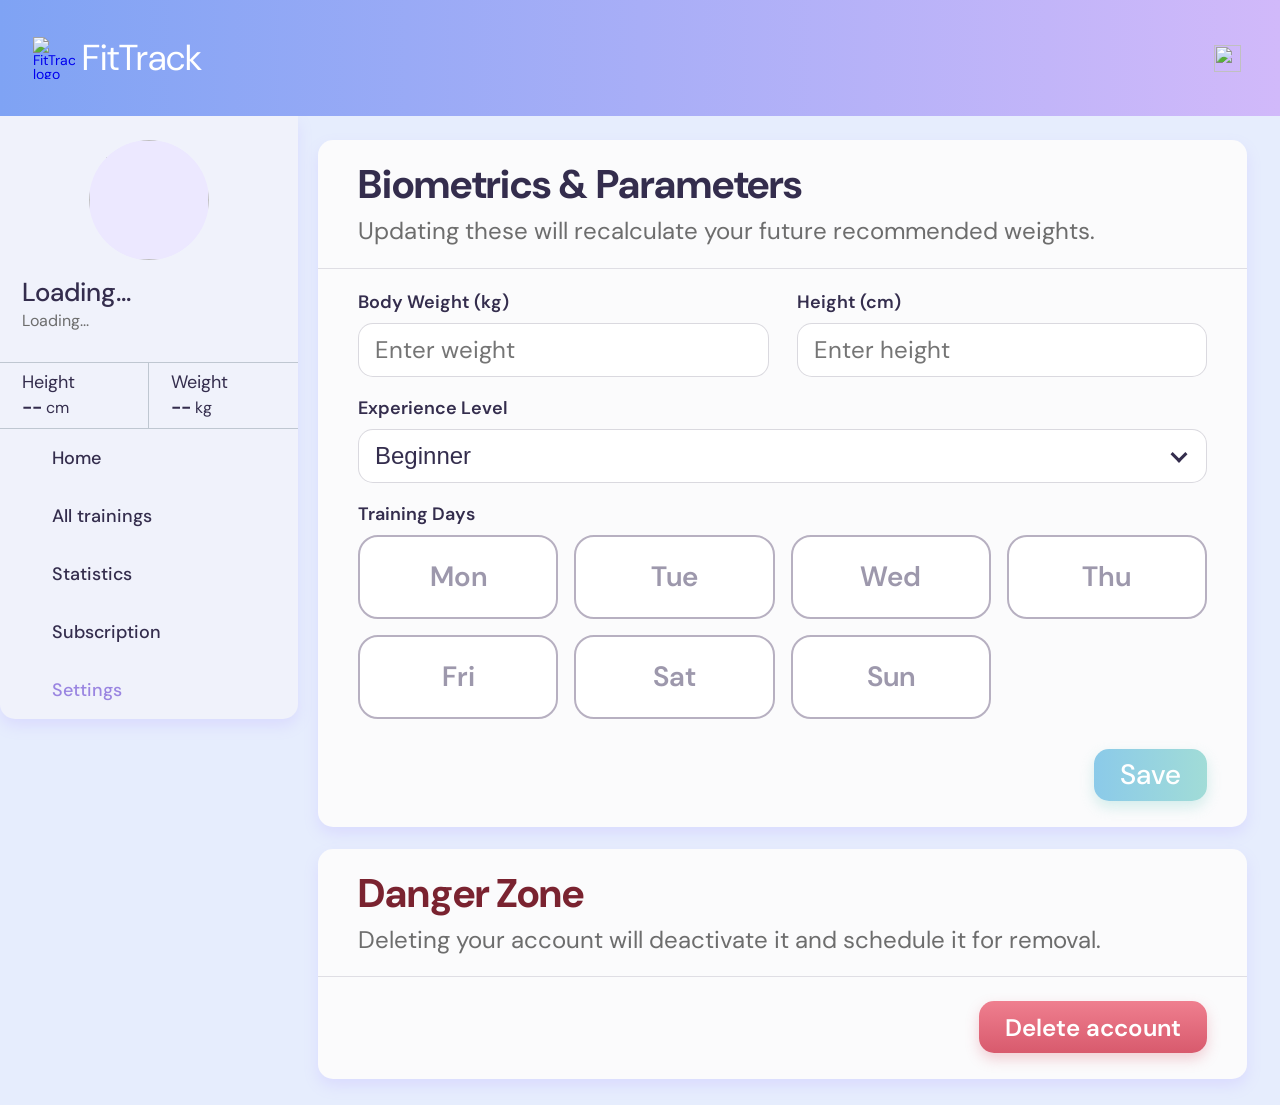
==== settings.html @ 2c0a86ab "add function changing days Add function changing days on settings page" ====
<!DOCTYPE html>
<html lang="en">

<head>
   <meta charset="UTF-8">
   <meta name="viewport" content="width=device-width, initial-scale=1.0">
   <link rel="preconnect" href="https://fonts.googleapis.com">
   <link rel="preconnect" href="https://fonts.gstatic.com" crossorigin>
   <link
      href="https://fonts.googleapis.com/css2?family=DM+Sans:ital,opsz,wght@0,9..40,100..1000;1,9..40,100..1000&family=Inter:ital,opsz,wght@0,14..32,100..900;1,14..32,100..900&family=Karla:ital,wght@0,200..800;1,200..800&family=Montserrat:ital,wght@0,100..900;1,100..900&family=Roboto:ital,wght@0,100..900;1,100..900&display=swap"
      rel="stylesheet">
   <link rel="stylesheet" href="css/app.css">
   <title>Settings</title>
</head>

<body>
   <div class="wrapper">

      <header class="header">
         <div class="header__container">

            <div class="header__logo">
               <a href="dashboard.html" class="header__logo-brand">
                  <span class="header__logo-img">
                     <img src="/img/header/logo.svg" alt="FitTrack logo">
                  </span>
                  <span class="header__logo-title">FitTrack</span>
               </a>

               <nav class="header__nav">

                  <button class="header__burger" id="burgerButton" type="button" aria-label="Open menu"
                     aria-expanded="false" aria-controls="sidebarMenu">
                     <span></span>
                     <span></span>
                     <span></span>
                  </button>

                  <a href="#" class="header__logout" id="logoutButton" aria-label="Logout">
                     <img src="/img/header/logout.svg" alt="">
                  </a>
               </nav>
            </div>

         </div>
      </header>

      <div class="sidebar-overlay" id="sidebarOverlay"></div>

      <div class="page-layout">

         <aside class="sidebar" id="sidebarMenu">

            <div class="sidebar__card">

               <div class="sidebar__profile-card">

                  <div class="profile-card__header">
                     <div class="profile-card__avatar">
                        <img id="profileAvatar" src="" alt="">
                     </div>
                  </div>

                  <div class="profile-card__info">

                     <h2 class="profile-card__name" id="profileName">
                        Loading...
                     </h2>

                     <p class="profile-card__meta" id="profileMeta">
                        Loading...
                     </p>

                  </div>

                  <div class="profile-card__stats">

                     <div class="profile-card__stat">
                        <span class="profile-card__label">Height</span>

                        <span class="profile-card__value">
                           <strong id="profileHeight">--</strong> cm
                        </span>
                     </div>

                     <div class="profile-card__stat">
                        <span class="profile-card__label">Weight</span>

                        <span class="profile-card__value">
                           <strong id="profileWeight">--</strong> kg
                        </span>
                     </div>

                  </div>

               </div>
            </div>

            <nav class="menu">

               <a href="dashboard.html" class="menu__item">
                  <span class="menu__icon">
                     <img src="/img/sidebar/Home.svg" alt="">
                  </span>
                  <span class="menu__text">Home</span>
               </a>

               <a href="workouts.html" class="menu__item">
                  <span class="menu__icon">
                     <img src="/img/sidebar/training.svg" alt="">
                  </span>
                  <span class="menu__text">All trainings</span>
               </a>

               <a href="statistics.html" class="menu__item">
                  <span class="menu__icon">
                     <img src="/img/sidebar/Statistics.svg" alt="">
                  </span>
                  <span class="menu__text">Statistics</span>
               </a>

               <a href="subscription.html" class="menu__item">
                  <span class="menu__icon">
                     <img src="/img/sidebar/Sub.svg" alt="">
                  </span>
                  <span class="menu__text">Subscription</span>
               </a>

               <a href="settings.html" class="menu__item menu__item--active">
                  <span class="menu__icon">
                     <img src="/img/sidebar/Settings.svg" alt="">
                  </span>
                  <span class="menu__text">Settings</span>
               </a>

            </nav>
         </aside>

         <main class="page-content">
            <section class="settings-page">

               <div class="settings-page__content">

                  <article class="settings-card">
                     <div class="settings-card__header">
                        <h1 class="settings-card__title">Biometrics & Parameters</h1>
                        <p class="settings-card__subtitle">
                           Updating these will recalculate your future recommended weights.
                        </p>
                     </div>

                     <form class="settings-form" id="biometricsForm">
                        <div class="settings-form__row settings-form__row--half">
                           <div class="settings-form__field">
                              <label class="settings-form__label" for="bodyWeight">Body Weight (kg)</label>
                              <input class="settings-form__input" id="bodyWeight" type="number" step="0.1" min="0"
                                 placeholder="Enter weight">
                           </div>

                           <div class="settings-form__field">
                              <label class="settings-form__label" for="bodyHeight">Height (cm)</label>
                              <input class="settings-form__input" id="bodyHeight" type="number" step="1" min="0"
                                 placeholder="Enter height">
                           </div>
                        </div>

                        <div class="settings-form__row">
                           <div class="settings-form__field">
                              <label class="settings-form__label" for="experienceLevel">Experience Level</label>
                              <div class="settings-form__select-wrap">
                                 <select class="settings-form__select" id="experienceLevel">
                                    <option value="Beginner">Beginner</option>
                                    <option value="Intermediate">Intermediate</option>
                                    <option value="Advanced">Advanced</option>
                                 </select>
                              </div>
                           </div>
                        </div>
                        <div class="settings-form__row">
                           <div class="settings-form__field">
                              <label class="settings-form__label">Training Days</label>

                              <div class="settings-days" id="trainingDaysGroup">
                                 <label class="settings-days__item">
                                    <input class="settings-days__input" type="checkbox" name="trainingDays"
                                       value="Monday">
                                    <span class="settings-days__box">Mon</span>
                                 </label>

                                 <label class="settings-days__item">
                                    <input class="settings-days__input" type="checkbox" name="trainingDays"
                                       value="Tuesday">
                                    <span class="settings-days__box">Tue</span>
                                 </label>

                                 <label class="settings-days__item">
                                    <input class="settings-days__input" type="checkbox" name="trainingDays"
                                       value="Wednesday">
                                    <span class="settings-days__box">Wed</span>
                                 </label>

                                 <label class="settings-days__item">
                                    <input class="settings-days__input" type="checkbox" name="trainingDays"
                                       value="Thursday">
                                    <span class="settings-days__box">Thu</span>
                                 </label>

                                 <label class="settings-days__item">
                                    <input class="settings-days__input" type="checkbox" name="trainingDays"
                                       value="Friday">
                                    <span class="settings-days__box">Fri</span>
                                 </label>

                                 <label class="settings-days__item">
                                    <input class="settings-days__input" type="checkbox" name="trainingDays"
                                       value="Saturday">
                                    <span class="settings-days__box">Sat</span>
                                 </label>

                                 <label class="settings-days__item">
                                    <input class="settings-days__input" type="checkbox" name="trainingDays"
                                       value="Sunday">
                                    <span class="settings-days__box">Sun</span>
                                 </label>
                              </div>
                           </div>
                        </div>

                        <div class="settings-form__actions">
                           <button class="settings-form__button" id="saveBiometricsButton" type="submit">
                              Save
                           </button>
                        </div>
                     </form>
                  </article>

                  <article class="settings-card settings-card--danger">
                     <div class="settings-card__header">
                        <h2 class="settings-card__title">Danger Zone</h2>
                        <p class="settings-card__subtitle">
                           Deleting your account will deactivate it and schedule it for removal.
                        </p>
                     </div>

                     <div class="settings-danger">
                        <button class="settings-danger__button" id="deleteAccountButton" type="button">
                           Delete account
                        </button>
                     </div>
                  </article>

               </div>

            </section>
         </main>
      </div>

   </div>

   <script src="./js/config/config.js"></script>
   <script src="./js/config/api.js"></script>
   <script src="./js/auth/auth-guard.js"></script>
   <script src="./js/sidebar.js"></script>
   <script src="./js/settings.js"></script>
   <script src="./js/auth/logout.js"></script>
   <script src="./js/burger-menu.js"></script>
</body>

</html>
---- css/app.css ----
@charset "UTF-8";
* {
  padding: 0;
  margin: 0;
  border: 0;
}

*,
*:before,
*:after {
  -webkit-box-sizing: border-box;
  box-sizing: border-box;
}

nav,
footer,
header,
aside {
  display: block;
}

html,
body {
  height: 100%;
  width: 100%;
  font-size: 100%;
  line-height: 1;
  font-size: 14px;
  -ms-text-size-adjust: 100%;
  -moz-text-size-adjust: 100%;
  -webkit-text-size-adjust: 100%;
}

input,
button,
textarea {
  font-family: inherit;
}

button {
  cursor: pointer;
}

button::-moz-focus-inner {
  padding: 0;
  border: 0;
}

a,
a:visited {
  text-decoration: none;
}

a:hover {
  text-decoration: none;
}

ul li {
  list-style: none;
}

img {
  vertical-align: top;
}

h1,
h2,
h3,
h4,
h5,
h6 {
  font-size: inherit;
  font-weight: inherit;
}

body {
  font-family: "DM Sans", sans-serif;
}

.wrapper {
  min-height: 100%;
  overflow: hidden;
  display: -webkit-box;
  display: -ms-flexbox;
  display: flex;
  -webkit-box-orient: vertical;
  -webkit-box-direction: normal;
      -ms-flex-direction: column;
          flex-direction: column;
  background-color: #E6EDFD;
}

.header {
  background: -webkit-gradient(linear, left top, right top, from(#7FA3F4), to(#D1B9FA));
  background: linear-gradient(90deg, #7FA3F4 0%, #D1B9FA 100%);
  position: relative;
  z-index: 30;
}
.header__container {
  width: 100%;
  padding: 0 33px;
}
.header__logo {
  min-height: 116px;
  display: -webkit-box;
  display: -ms-flexbox;
  display: flex;
  -webkit-box-align: center;
      -ms-flex-align: center;
          align-items: center;
  -webkit-box-pack: justify;
      -ms-flex-pack: justify;
          justify-content: space-between;
}
.header__logo-brand {
  display: -webkit-inline-box;
  display: -ms-inline-flexbox;
  display: inline-flex;
  -webkit-box-align: center;
      -ms-flex-align: center;
          align-items: center;
  gap: 7px;
  text-decoration: none;
}
.header__logo-img img {
  width: 42px;
  height: 42px;
  -o-object-fit: contain;
     object-fit: contain;
  display: block;
}
.header__logo-title {
  font-size: 36px;
  color: white;
}
.header__nav {
  display: -webkit-box;
  display: -ms-flexbox;
  display: flex;
  -webkit-box-align: center;
      -ms-flex-align: center;
          align-items: center;
  gap: 14px;
}
.header__burger {
  display: none;
  width: 40px;
  height: 40px;
  padding: 0;
  border: none;
  background: transparent;
  border-radius: 10px;
  -webkit-box-align: center;
      -ms-flex-align: center;
          align-items: center;
  -webkit-box-pack: center;
      -ms-flex-pack: center;
          justify-content: center;
  -webkit-box-orient: vertical;
  -webkit-box-direction: normal;
      -ms-flex-direction: column;
          flex-direction: column;
  gap: 5px;
  -webkit-transition: background-color 0.2s ease;
  transition: background-color 0.2s ease;
}
.header__burger span {
  display: block;
  width: 28px;
  height: 3px;
  border-radius: 15px;
  background-color: #fff;
  -webkit-transition: opacity 0.2s ease, -webkit-transform 0.2s ease;
  transition: opacity 0.2s ease, -webkit-transform 0.2s ease;
  transition: transform 0.2s ease, opacity 0.2s ease;
  transition: transform 0.2s ease, opacity 0.2s ease, -webkit-transform 0.2s ease;
}
.header__burger:hover {
  background-color: rgba(20, 54, 75, 0.06);
}
.header__burger.is-active span:nth-child(1) {
  -webkit-transform: translateY(8px) rotate(45deg);
          transform: translateY(8px) rotate(45deg);
}
.header__burger.is-active span:nth-child(2) {
  opacity: 0;
}
.header__burger.is-active span:nth-child(3) {
  -webkit-transform: translateY(-8px) rotate(-45deg);
          transform: translateY(-8px) rotate(-45deg);
}
.header__logout {
  display: -webkit-inline-box;
  display: -ms-inline-flexbox;
  display: inline-flex;
  -webkit-box-align: center;
      -ms-flex-align: center;
          align-items: center;
  -webkit-box-pack: center;
      -ms-flex-pack: center;
          justify-content: center;
  width: 40px;
  height: 40px;
  text-decoration: none;
  border-radius: 15px;
  -webkit-transition: background-color 0.2s ease, -webkit-transform 0.2s ease;
  transition: background-color 0.2s ease, -webkit-transform 0.2s ease;
  transition: background-color 0.2s ease, transform 0.2s ease;
  transition: background-color 0.2s ease, transform 0.2s ease, -webkit-transform 0.2s ease;
}
.header__logout img {
  width: 27px;
  height: 27px;
  -o-object-fit: contain;
     object-fit: contain;
  display: block;
}
.header__logout:hover {
  background-color: rgba(20, 54, 75, 0.06);
}
@media (max-width: 992px) {
  .header .header__container {
    padding: 0 24px;
  }
  .header .header__logo {
    min-height: 84px;
  }
  .header .header__logo-img img {
    width: 36px;
    height: 36px;
  }
  .header .header__logo-title {
    font-size: 28px;
  }
  .header .header__burger {
    display: -webkit-inline-box;
    display: -ms-inline-flexbox;
    display: inline-flex;
    width: 38px;
    height: 38px;
  }
  .header .header__burger span {
    width: 24px;
  }
  .header .header__logout {
    width: 36px;
    height: 36px;
  }
  .header .header__logout img {
    width: 22px;
    height: 22px;
  }
}
@media (max-width: 768px) {
  .header .header__container {
    padding: 0 18px;
  }
  .header .header__logo {
    min-height: 72px;
    gap: 16px;
  }
  .header .header__logo-brand {
    gap: 8px;
  }
  .header .header__logo-img img {
    width: 30px;
    height: 30px;
  }
  .header .header__logo-title {
    font-size: 24px;
  }
  .header .header__burger {
    width: 34px;
    height: 34px;
  }
  .header .header__burger span {
    width: 22px;
    height: 2.5px;
  }
  .header .header__logout {
    width: 34px;
    height: 34px;
  }
  .header .header__logout img {
    width: 20px;
    height: 20px;
  }
}

.sidebar {
  width: 100%;
  max-width: 298px;
  background-color: #F0F2FB;
  -webkit-box-shadow: 0 7px 15px rgb(218, 219, 254);
          box-shadow: 0 7px 15px rgb(218, 219, 254);
  position: relative;
  z-index: 10;
  -webkit-transition: -webkit-transform 0.3s ease;
  transition: -webkit-transform 0.3s ease;
  transition: transform 0.3s ease;
  transition: transform 0.3s ease, -webkit-transform 0.3s ease;
  border-radius: 0 0 15px 15px;
  overflow: hidden;
}
.sidebar__card {
  min-height: auto;
}

.profile-card__header {
  display: -webkit-box;
  display: -ms-flexbox;
  display: flex;
  -webkit-box-pack: center;
      -ms-flex-pack: center;
          justify-content: center;
  padding: 24px 84px 18px 84px;
}
.profile-card__avatar {
  width: 120px;
  height: 120px;
  border-radius: 50%;
  overflow: hidden;
  display: -webkit-box;
  display: -ms-flexbox;
  display: flex;
  -webkit-box-align: center;
      -ms-flex-align: center;
          align-items: center;
  -webkit-box-pack: center;
      -ms-flex-pack: center;
          justify-content: center;
  background: #ece8ff;
  -webkit-box-flex: 0;
      -ms-flex: 0 0 120px;
          flex: 0 0 120px;
}
.profile-card__avatar img {
  width: 100%;
  height: 100%;
  border-radius: 50%;
  -o-object-fit: cover;
     object-fit: cover;
  display: block;
}
.profile-card__avatar--fallback {
  background: linear-gradient(135deg, #9c86e6, #7c8df6);
}
.profile-card__info {
  padding: 0 22px 32px 22px;
}
.profile-card__name {
  margin: 0 0 4px;
  font-size: 26px;
  line-height: 1.1;
  font-weight: 500;
  color: #342D4D;
}
.profile-card__meta {
  margin: 0;
  font-size: 16px;
  line-height: 1.2;
  color: #6D6D6D;
}
.profile-card__stats {
  display: -ms-grid;
  display: grid;
  -ms-grid-columns: 1fr 1fr;
  grid-template-columns: 1fr 1fr;
  border-top: 1px solid #bfc7d1;
  border-bottom: 1px solid #bfc7d1;
}
.profile-card__stat {
  padding: 10px 22px 12px;
}
.profile-card__stat:first-child {
  border-right: 1px solid #bfc7d1;
}
.profile-card__label {
  display: block;
  padding-bottom: 7px;
  font-size: 18px;
  color: #342D4D;
}
.profile-card__value {
  font-size: 16px;
  color: #342D4D;
}
.profile-card__value strong {
  font-size: 18px;
  font-weight: 700;
}

.profile-card__avatar-fallback {
  display: -webkit-box;
  display: -ms-flexbox;
  display: flex;
  -webkit-box-align: center;
      -ms-flex-align: center;
          align-items: center;
  -webkit-box-pack: center;
      -ms-flex-pack: center;
          justify-content: center;
  width: 100%;
  height: 100%;
  font-size: 42px;
  font-weight: 700;
  color: #fff;
  text-transform: uppercase;
  line-height: 1;
}

.menu__item {
  display: -webkit-box;
  display: -ms-flexbox;
  display: flex;
  -webkit-box-align: center;
      -ms-flex-align: center;
          align-items: center;
  gap: 25px;
  min-height: 58px;
  padding-left: 27px;
  text-decoration: none;
  color: #342D4D;
  -webkit-transition: background-color 0.2s ease, opacity 0.2s ease;
  transition: background-color 0.2s ease, opacity 0.2s ease;
}
.menu__item:hover {
  background-color: rgba(20, 54, 75, 0.06);
}
.menu__item--active {
  font-weight: 600;
}
.menu__item--active img {
  -webkit-filter: brightness(0) saturate(100%) invert(61%) sepia(24%) saturate(900%) hue-rotate(212deg);
          filter: brightness(0) saturate(100%) invert(61%) sepia(24%) saturate(900%) hue-rotate(212deg);
}
.menu__item--active .menu__text {
  color: #9A85E1;
}
.menu__icon {
  max-width: 38px;
  display: -webkit-box;
  display: -ms-flexbox;
  display: flex;
  -webkit-box-align: center;
      -ms-flex-align: center;
          align-items: center;
  -webkit-box-pack: center;
      -ms-flex-pack: center;
          justify-content: center;
  -ms-flex-negative: 0;
      flex-shrink: 0;
}
.menu__icon img {
  max-width: 32px;
  max-height: 32px;
  -o-object-fit: contain;
     object-fit: contain;
}
.menu__text {
  font-size: 18px;
  font-weight: 500;
}

.sidebar-overlay {
  position: fixed;
  inset: 0;
  background-color: rgba(52, 45, 77, 0.32);
  opacity: 0;
  visibility: hidden;
  pointer-events: none;
  -webkit-transition: opacity 0.25s ease, visibility 0.25s ease;
  transition: opacity 0.25s ease, visibility 0.25s ease;
  z-index: 19;
}

.sidebar-overlay.is-open {
  opacity: 1;
  visibility: visible;
  pointer-events: auto;
}

@media (max-width: 992px) {
  .sidebar {
    position: fixed;
    top: 84px;
    left: 0;
    width: 298px;
    max-width: 86vw;
    height: calc(100vh - 84px);
    overflow-y: auto;
    -webkit-transform: translateX(-100%);
            transform: translateX(-100%);
    z-index: 20;
    display: -webkit-box;
    display: -ms-flexbox;
    display: flex;
    -webkit-box-orient: vertical;
    -webkit-box-direction: normal;
        -ms-flex-direction: column;
            flex-direction: column;
    border-radius: 0 0 15px 15px;
  }
  .sidebar.is-open {
    -webkit-transform: translateX(0);
            transform: translateX(0);
  }
  .sidebar__card {
    min-height: auto;
    -webkit-box-flex: 0;
        -ms-flex: 0 0 auto;
            flex: 0 0 auto;
  }
  .profile-card__header {
    padding: 18px 40px 14px;
  }
  .profile-card__avatar {
    width: 96px;
    height: 96px;
    -webkit-box-flex: 0;
        -ms-flex: 0 0 96px;
            flex: 0 0 96px;
  }
  .profile-card__avatar img {
    width: 100%;
    height: 100%;
  }
  .profile-card__info {
    padding: 0 18px 20px 18px;
  }
  .profile-card__name {
    font-size: 22px;
  }
  .profile-card__meta {
    font-size: 14px;
  }
  .profile-card__stat {
    padding: 8px 18px 10px;
  }
  .profile-card__label {
    font-size: 16px;
  }
  .profile-card__value {
    font-size: 14px;
  }
  .profile-card__value strong {
    font-size: 16px;
  }
  .menu {
    padding-top: 8px;
  }
  .menu__item {
    min-height: 52px;
    gap: 18px;
    padding-left: 20px;
  }
  .menu__icon {
    max-width: 32px;
  }
  .menu__icon img {
    max-width: 26px;
    max-height: 26px;
  }
  .menu__text {
    font-size: 16px;
  }
}
@media (max-width: 768px) {
  .sidebar {
    top: 72px;
    width: 280px;
    max-width: 88vw;
    height: calc(100vh - 72px);
  }
  .profile-card__header {
    padding: 16px 30px 12px;
  }
  .profile-card__avatar {
    width: 88px;
    height: 88px;
    -webkit-box-flex: 0;
        -ms-flex: 0 0 88px;
            flex: 0 0 88px;
  }
  .profile-card__avatar img {
    width: 100%;
    height: 100%;
  }
  .profile-card__info {
    padding: 0 16px 18px 16px;
  }
  .profile-card__name {
    font-size: 20px;
  }
  .profile-card__meta {
    font-size: 13px;
  }
  .profile-card__stats {
    -ms-grid-columns: 1fr 1fr;
    grid-template-columns: 1fr 1fr;
  }
  .profile-card__stat {
    padding: 8px 16px;
  }
  .profile-card__label {
    font-size: 15px;
    padding-bottom: 5px;
  }
  .profile-card__value {
    font-size: 13px;
  }
  .profile-card__value strong {
    font-size: 15px;
  }
  .menu {
    padding-top: 6px;
  }
  .menu__item {
    min-height: 48px;
    gap: 16px;
    padding-left: 18px;
  }
  .menu__text {
    font-size: 15px;
  }
}
.page-layout {
  display: -webkit-box;
  display: -ms-flexbox;
  display: flex;
  -webkit-box-align: start;
      -ms-flex-align: start;
          align-items: flex-start;
  width: 100%;
  position: relative;
}

.training-day {
  background: #fff;
  border-radius: 15px;
  min-height: 192px;
  padding: 16px 24px;
  display: -webkit-box;
  display: -ms-flexbox;
  display: flex;
  -webkit-box-orient: vertical;
  -webkit-box-direction: normal;
      -ms-flex-direction: column;
          flex-direction: column;
  -webkit-box-align: center;
      -ms-flex-align: center;
          align-items: center;
  -webkit-box-pack: justify;
      -ms-flex-pack: justify;
          justify-content: space-between;
  -webkit-box-shadow: 0 7px 15px rgb(218, 219, 254);
          box-shadow: 0 7px 15px rgb(218, 219, 254);
  min-width: 0;
}
.training-day__dot {
  width: 12px;
  height: 12px;
  border-radius: 50%;
  background: #c7c7c7;
  display: block;
  margin: 0 auto;
  -webkit-box-flex: 0;
      -ms-flex: 0 0 auto;
          flex: 0 0 auto;
}
.training-day__dot--done {
  background: #7ac286;
}
.training-day__change {
  display: -webkit-inline-box;
  display: -ms-inline-flexbox;
  display: inline-flex;
  -webkit-box-align: center;
      -ms-flex-align: center;
          align-items: center;
  -webkit-box-pack: center;
      -ms-flex-pack: center;
          justify-content: center;
  min-height: 24px;
  padding: 4px 10px;
  border-radius: 15px;
  background: #89C4ED;
  color: #342D4D;
  font-size: 16px;
  font-weight: 600;
  text-decoration: none;
  cursor: pointer;
  -webkit-transition: opacity 0.2s ease;
  transition: opacity 0.2s ease;
  white-space: nowrap;
}
.training-day__change:hover {
  opacity: 0.9;
}
.training-day--active {
  background: #dce8ff;
  border: 1px solid #91BFFF;
}
.training-day__weekday {
  font-size: 26px;
  font-weight: 500;
  color: #6D6D6D;
  text-align: center;
}
.training-day__date {
  font-size: 40px;
  font-weight: 700;
  color: #342D4D;
  text-align: center;
}
.training-day__type {
  font-size: 20px;
  font-weight: 600;
  color: #6D6D6D;
  text-align: center;
  line-height: 1.2;
}
.training-day__status {
  width: 12px;
  height: 12px;
  border-radius: 50%;
  background: #c7c7c7;
}
.training-day__status--done {
  background: #7ac286;
}
.training-day__action {
  border: none;
  background: #89C4ED;
  color: #342D4D;
  padding: 4px 10px;
  border-radius: 15px;
  font-size: 16px;
  font-weight: 600;
  cursor: pointer;
}

@media (max-width: 1200px) {
  .training-day {
    min-height: 176px;
    min-width: 150px;
    padding: 14px 18px;
    border-radius: 15px;
  }
  .training-day__weekday {
    font-size: 22px;
  }
  .training-day__date {
    font-size: 34px;
  }
  .training-day__type {
    font-size: 18px;
  }
  .training-day__change, .training-day__action {
    font-size: 14px;
  }
}
@media (max-width: 768px) {
  .training-day {
    min-height: 156px;
    min-width: 136px;
    padding: 12px 14px;
    border-radius: 15px;
  }
  .training-day__weekday {
    font-size: 18px;
  }
  .training-day__date {
    font-size: 28px;
  }
  .training-day__type {
    font-size: 15px;
  }
  .training-day__change, .training-day__action {
    min-height: 22px;
    padding: 3px 8px;
    font-size: 12px;
    border-radius: 15px;
  }
  .training-day__dot, .training-day__status {
    width: 10px;
    height: 10px;
  }
}
.today-workout {
  background: #F0F2FB;
  border-radius: 15px;
  padding: 16px 48px;
  -webkit-box-shadow: 0 7px 15px rgb(218, 219, 254);
          box-shadow: 0 7px 15px rgb(218, 219, 254);
}
.today-workout__title {
  font-size: 38px;
  color: #342D4D;
  padding-bottom: 16px;
}
.today-workout__body {
  display: -webkit-box;
  display: -ms-flexbox;
  display: flex;
  gap: 27px;
  -webkit-box-align: stretch;
      -ms-flex-align: stretch;
          align-items: stretch;
}
.today-workout__card {
  background: #FBFAFD;
  -webkit-box-flex: 0;
      -ms-flex: 0 1 600px;
          flex: 0 1 600px;
  min-width: 360px;
  max-width: 620px;
  max-height: 192px;
  border-radius: 15px;
  padding: 24px 28px;
  -webkit-box-shadow: 0 7px 15px rgb(218, 219, 254);
          box-shadow: 0 7px 15px rgb(218, 219, 254);
  display: -webkit-box;
  display: -ms-flexbox;
  display: flex;
  -webkit-box-orient: vertical;
  -webkit-box-direction: normal;
      -ms-flex-direction: column;
          flex-direction: column;
  -webkit-box-pack: justify;
      -ms-flex-pack: justify;
          justify-content: space-between;
  -ms-flex-item-align: stretch;
      -ms-grid-row-align: stretch;
      align-self: stretch;
}
.today-workout__name {
  margin: 0 0 10px;
  font-size: 22px;
  color: #342D4D;
  line-height: 1.2;
}
.today-workout__weight {
  margin: 0;
  font-size: 16px;
  color: #6D6D6D;
  line-height: 1.35;
}
.today-workout__button {
  display: -webkit-inline-box;
  display: -ms-inline-flexbox;
  display: inline-flex;
  -webkit-box-pack: center;
      -ms-flex-pack: center;
          justify-content: center;
  -webkit-box-align: center;
      -ms-flex-align: center;
          align-items: center;
  width: 100%;
  min-height: 54px;
  margin-top: 24px;
  border-radius: 15px;
  text-decoration: none;
  color: #fff;
  font-size: 26px;
  font-weight: 600;
  background: -webkit-gradient(linear, left top, right top, from(#7FA3F4), to(#D1B9FA));
  background: linear-gradient(90deg, #7FA3F4 0%, #D1B9FA 100%);
}
.today-workout__image {
  -webkit-box-flex: 1;
      -ms-flex: 1 1 auto;
          flex: 1 1 auto;
  min-width: 0;
  max-width: 700px;
  border-radius: 15px;
  overflow: hidden;
  height: 192px;
}
.today-workout__image img {
  width: 100%;
  height: 100%;
  -o-object-fit: cover;
     object-fit: cover;
  display: block;
}

@media (max-width: 1200px) {
  .today-workout {
    padding: 16px 24px;
  }
  .today-workout__title {
    font-size: 28px;
    padding-bottom: 14px;
  }
  .today-workout__body {
    gap: 18px;
  }
  .today-workout__card {
    -webkit-box-flex: 0;
        -ms-flex: 0 1 320px;
            flex: 0 1 320px;
    min-width: 300px;
    max-width: 320px;
    min-height: 180px;
    padding: 20px;
  }
  .today-workout__name {
    font-size: 20px;
  }
  .today-workout__weight {
    font-size: 15px;
  }
  .today-workout__button {
    min-height: 48px;
    margin-top: 18px;
    font-size: 22px;
  }
  .today-workout__image {
    height: 180px;
  }
}
@media (max-width: 768px) {
  .today-workout {
    padding: 14px 16px;
    border-radius: 15px;
  }
  .today-workout__title {
    font-size: 24px;
    padding-bottom: 12px;
  }
  .today-workout__body {
    -webkit-box-orient: vertical;
    -webkit-box-direction: normal;
        -ms-flex-direction: column;
            flex-direction: column;
    gap: 12px;
  }
  .today-workout__card {
    width: 100%;
    min-width: 0;
    max-width: none;
    min-height: 150px;
    padding: 14px;
    border-radius: 15px;
  }
  .today-workout__name {
    font-size: 16px;
    margin-bottom: 8px;
  }
  .today-workout__weight {
    font-size: 13px;
  }
  .today-workout__button {
    min-height: 40px;
    margin-top: 14px;
    font-size: 15px;
    border-radius: 15px;
  }
  .today-workout__image {
    height: 140px;
    border-radius: 15px;
  }
}
.progress-card {
  background: #F0F2FB;
  border-radius: 15px;
  padding: 16px 48px;
  -webkit-box-shadow: 0 7px 15px rgb(218, 219, 254);
          box-shadow: 0 7px 15px rgb(218, 219, 254);
}
.progress-card__title {
  padding-bottom: 25px;
  font-size: 38px;
  color: #342D4D;
}
.progress-card__chart {
  min-height: 290px;
  height: 290px;
  border-radius: 15px;
  background: #fff;
  display: -webkit-box;
  display: -ms-flexbox;
  display: flex;
  -webkit-box-align: stretch;
      -ms-flex-align: stretch;
          align-items: stretch;
  -webkit-box-pack: stretch;
      -ms-flex-pack: stretch;
          justify-content: stretch;
  padding: 16px 18px 12px;
  overflow: hidden;
}
.progress-card__chart canvas {
  width: 100% !important;
  height: 100% !important;
  display: block;
}
.progress-card__empty {
  width: 100%;
  height: 100%;
  display: -webkit-box;
  display: -ms-flexbox;
  display: flex;
  -webkit-box-align: center;
      -ms-flex-align: center;
          align-items: center;
  -webkit-box-pack: center;
      -ms-flex-pack: center;
          justify-content: center;
  text-align: center;
  font-size: 18px;
  color: #7b8190;
}

.sessions-card {
  background: #F0F2FB;
  height: 385px;
  border-radius: 15px;
  -webkit-box-shadow: 0 7px 15px rgb(218, 219, 254);
          box-shadow: 0 7px 15px rgb(218, 219, 254);
  padding: 32px 20px;
  min-width: 0;
  display: -webkit-box;
  display: -ms-flexbox;
  display: flex;
  -webkit-box-orient: vertical;
  -webkit-box-direction: normal;
      -ms-flex-direction: column;
          flex-direction: column;
}
.sessions-card__header {
  display: -webkit-box;
  display: -ms-flexbox;
  display: flex;
  -webkit-box-pack: justify;
      -ms-flex-pack: justify;
          justify-content: space-between;
  -webkit-box-align: center;
      -ms-flex-align: center;
          align-items: center;
  gap: 16px;
  padding-bottom: 24px;
  min-width: 0;
  -ms-flex-negative: 0;
      flex-shrink: 0;
}
.sessions-card__title {
  margin: 0;
  font-size: 38px;
  color: #342D4D;
  line-height: 1.1;
  min-width: 0;
  word-break: break-word;
}
.sessions-card__link {
  text-decoration: none;
  color: #9A85E1;
  font-size: 15px;
  font-weight: 500;
  white-space: nowrap;
  -ms-flex-negative: 0;
      flex-shrink: 0;
}
.sessions-card__list {
  display: -webkit-box;
  display: -ms-flexbox;
  display: flex;
  -webkit-box-orient: vertical;
  -webkit-box-direction: normal;
      -ms-flex-direction: column;
          flex-direction: column;
  gap: 14px;
  min-width: 0;
  -webkit-box-flex: 1;
      -ms-flex: 1 1 auto;
          flex: 1 1 auto;
  min-height: 0;
  height: auto;
  max-height: none;
  overflow-y: auto;
  overflow-x: hidden;
  padding-right: 6px;
  scrollbar-width: thin;
  scrollbar-color: #d4c2ff #f3f0ff;
}
.sessions-card__list::-webkit-scrollbar {
  width: 8px;
}
.sessions-card__list::-webkit-scrollbar-track {
  background: #f3f0ff;
  border-radius: 10px;
}
.sessions-card__list::-webkit-scrollbar-thumb {
  background: #d4c2ff;
  border-radius: 10px;
}
.sessions-card__list::-webkit-scrollbar-thumb:hover {
  background: #c7b0ff;
}

.session-item {
  background: #E6EDFD;
  border: solid #D3D3F6;
  border-radius: 15px;
  padding: 16px;
  display: -webkit-box;
  display: -ms-flexbox;
  display: flex;
  -webkit-box-pack: justify;
      -ms-flex-pack: justify;
          justify-content: space-between;
  gap: 16px;
  -webkit-box-shadow: 0 7px 15px rgb(218, 219, 254);
          box-shadow: 0 7px 15px rgb(218, 219, 254);
  min-width: 0;
  -ms-flex-negative: 0;
      flex-shrink: 0;
  min-height: 110px;
}
.session-item__title {
  margin: 0 0 8px;
  font-size: 18px;
  color: #342D4D;
  line-height: 1.2;
  word-break: break-word;
}
.session-item__date {
  margin: 0;
  font-size: 14px;
  color: #6D6D6D;
  line-height: 1.3;
  word-break: break-word;
}
.session-item__meta {
  display: -webkit-box;
  display: -ms-flexbox;
  display: flex;
  -webkit-box-orient: vertical;
  -webkit-box-direction: normal;
      -ms-flex-direction: column;
          flex-direction: column;
  -webkit-box-align: end;
      -ms-flex-align: end;
          align-items: flex-end;
  -webkit-box-pack: center;
      -ms-flex-pack: center;
          justify-content: center;
  -ms-flex-negative: 0;
      flex-shrink: 0;
}
.session-item__value {
  font-size: 20px;
  font-weight: 700;
  color: #9A85E1;
}
.session-item__label {
  font-size: 14px;
  color: #6D6D6D;
}

@media (max-width: 1200px) {
  .sessions-card {
    padding: 20px 18px;
  }
  .sessions-card__header {
    padding-bottom: 18px;
  }
  .sessions-card__title {
    font-size: 28px;
  }
  .session-item {
    padding: 14px;
  }
  .session-item__title {
    font-size: 16px;
  }
  .session-item__date, .session-item__label {
    font-size: 13px;
  }
  .session-item__value {
    font-size: 18px;
  }
}
@media (max-width: 768px) {
  .sessions-card {
    padding: 14px 16px;
    border-radius: 15px;
  }
  .sessions-card__header {
    -webkit-box-align: start;
        -ms-flex-align: start;
            align-items: flex-start;
    gap: 10px;
    padding-bottom: 12px;
  }
  .sessions-card__title {
    font-size: 20px;
    line-height: 1.15;
  }
  .sessions-card__link {
    font-size: 12px;
  }
  .session-item {
    padding: 12px;
    border-radius: 15px;
    -webkit-box-orient: vertical;
    -webkit-box-direction: normal;
        -ms-flex-direction: column;
            flex-direction: column;
    -webkit-box-align: start;
        -ms-flex-align: start;
            align-items: flex-start;
  }
  .session-item__title {
    font-size: 15px;
    margin-bottom: 6px;
  }
  .session-item__date {
    font-size: 12px;
  }
  .session-item__meta {
    -webkit-box-align: start;
        -ms-flex-align: start;
            align-items: flex-start;
  }
  .session-item__value {
    font-size: 16px;
  }
  .session-item__label {
    font-size: 12px;
  }
}
.dashboard-content {
  -webkit-box-flex: 1;
      -ms-flex: 1;
          flex: 1;
  padding: 25px;
  display: -webkit-box;
  display: -ms-flexbox;
  display: flex;
  -webkit-box-orient: vertical;
  -webkit-box-direction: normal;
      -ms-flex-direction: column;
          flex-direction: column;
  gap: 24px;
  background-color: #E6EDFD;
  min-width: 0;
}

.dashboard-hero__title {
  font-size: 46px;
  color: #342D4D;
  line-height: 1.1;
}
.dashboard-hero__subtitle {
  margin: 0;
  font-size: 40px;
  color: #6D6D6D;
  line-height: 1.1;
}

.dashboard-announcement {
  margin-bottom: 20px;
  padding: 18px 22px;
  background: #fbf7ff;
  border: 1px solid rgba(154, 133, 225, 0.25);
  border-radius: 15px;
  -webkit-box-shadow: 0 7px 15px rgb(218, 219, 254);
          box-shadow: 0 7px 15px rgb(218, 219, 254);
}
.dashboard-announcement__content {
  display: -webkit-box;
  display: -ms-flexbox;
  display: flex;
  -webkit-box-orient: vertical;
  -webkit-box-direction: normal;
      -ms-flex-direction: column;
          flex-direction: column;
  gap: 8px;
}
.dashboard-announcement__title {
  margin: 0;
  font-size: 22px;
  font-weight: 700;
  color: #342D4D;
}
.dashboard-announcement__message {
  margin: 0;
  font-size: 16px;
  line-height: 1.5;
  color: #6D6D6D;
}

.weekly-training {
  background: #F0F2FB;
  border-radius: 15px;
  padding: 22px 48px;
  -webkit-box-shadow: 0 7px 15px rgb(218, 219, 254);
          box-shadow: 0 7px 15px rgb(218, 219, 254);
  min-width: 0;
}
.weekly-training__header {
  display: -webkit-box;
  display: -ms-flexbox;
  display: flex;
  -webkit-box-pack: justify;
      -ms-flex-pack: justify;
          justify-content: space-between;
  -webkit-box-align: center;
      -ms-flex-align: center;
          align-items: center;
  gap: 16px;
  margin-bottom: 20px;
}
.weekly-training__title {
  margin: 0;
  font-size: 38px;
  color: #342D4D;
}
.weekly-training__track {
  width: 100%;
  min-width: 0;
}
.weekly-training__list {
  display: -ms-grid;
  display: grid;
  -ms-grid-columns: minmax(0, 1fr) 16px minmax(0, 1fr) 16px minmax(0, 1fr) 16px minmax(0, 1fr) 16px minmax(0, 1fr) 16px minmax(0, 1fr) 16px minmax(0, 1fr);
  grid-template-columns: repeat(7, minmax(0, 1fr));
  gap: 16px;
}

.dashboard-bottom {
  display: -ms-grid;
  display: grid;
  -ms-grid-columns: 1.1fr 20px 1fr;
  grid-template-columns: 1.1fr 1fr;
  gap: 20px;
  min-width: 0;
  -webkit-box-align: start;
      -ms-flex-align: start;
          align-items: start;
}

@media (max-width: 1200px) {
  .dashboard-content {
    padding: 20px 16px 24px 12px;
    gap: 20px;
  }
  .dashboard-hero__title {
    font-size: 28px;
  }
  .dashboard-hero__subtitle {
    font-size: 24px;
  }
  .weekly-training {
    padding: 18px 24px;
  }
  .weekly-training__header {
    margin-bottom: 16px;
  }
  .weekly-training__title {
    font-size: 28px;
  }
  .weekly-training__streak {
    font-size: 16px;
  }
  .weekly-training__track {
    overflow-x: auto;
    padding-bottom: 6px;
    margin-bottom: -6px;
  }
  .weekly-training__track::-webkit-scrollbar {
    height: 6px;
  }
  .weekly-training__track::-webkit-scrollbar-thumb {
    background: rgba(154, 133, 225, 0.45);
    border-radius: 999px;
  }
  .weekly-training__list {
    display: -webkit-box;
    display: -ms-flexbox;
    display: flex;
    gap: 14px;
    min-width: -webkit-max-content;
    min-width: -moz-max-content;
    min-width: max-content;
  }
  .dashboard-bottom {
    -ms-grid-columns: 1fr;
    grid-template-columns: 1fr;
    gap: 18px;
  }
}
@media (max-width: 768px) {
  .dashboard-content {
    padding: 18px 14px 20px;
    gap: 16px;
  }
  .dashboard-hero__title {
    font-size: 24px;
  }
  .dashboard-hero__subtitle {
    font-size: 20px;
  }
  .weekly-training {
    padding: 14px 16px;
    border-radius: 15px;
  }
  .weekly-training__header {
    -webkit-box-orient: vertical;
    -webkit-box-direction: normal;
        -ms-flex-direction: column;
            flex-direction: column;
    -webkit-box-align: start;
        -ms-flex-align: start;
            align-items: flex-start;
    gap: 10px;
    margin-bottom: 14px;
  }
  .weekly-training__title {
    font-size: 24px;
  }
  .weekly-training__streak {
    font-size: 14px;
    white-space: normal;
  }
  .weekly-training__track {
    overflow-x: auto;
    padding-bottom: 6px;
    margin-bottom: -6px;
  }
  .weekly-training__list {
    display: -webkit-box;
    display: -ms-flexbox;
    display: flex;
    gap: 12px;
    min-width: -webkit-max-content;
    min-width: -moz-max-content;
    min-width: max-content;
  }
  .dashboard-bottom {
    gap: 16px;
  }
}
.page-content {
  -webkit-box-flex: 1;
      -ms-flex: 1;
          flex: 1;
  min-width: 0;
  background-color: #E6EDFD;
}

.workouts-page {
  padding: 24px 33px 26px 20px;
  display: -webkit-box;
  display: -ms-flexbox;
  display: flex;
  width: 100%;
  -webkit-box-orient: vertical;
  -webkit-box-direction: normal;
      -ms-flex-direction: column;
          flex-direction: column;
  gap: 30px;
  background-color: #E6EDFD;
}
.workouts-page__header {
  position: relative;
  display: -webkit-box;
  display: -ms-flexbox;
  display: flex;
  -webkit-box-align: center;
      -ms-flex-align: center;
          align-items: center;
  -webkit-box-pack: justify;
      -ms-flex-pack: justify;
          justify-content: space-between;
  gap: 16px;
}
.workouts-page__title {
  margin: 0;
  font-size: 46px;
  font-weight: 600;
  color: #342D4D;
}
.workouts-page__filter {
  width: 40px;
  height: 40px;
  -webkit-box-flex: 0;
      -ms-flex: 0 0 auto;
          flex: 0 0 auto;
  display: -webkit-inline-box;
  display: -ms-inline-flexbox;
  display: inline-flex;
  -webkit-box-align: center;
      -ms-flex-align: center;
          align-items: center;
  -webkit-box-pack: center;
      -ms-flex-pack: center;
          justify-content: center;
  border: none;
  background: transparent;
  border-radius: 15px;
  cursor: pointer;
  -webkit-transition: background-color 0.2s ease, -webkit-transform 0.2s ease;
  transition: background-color 0.2s ease, -webkit-transform 0.2s ease;
  transition: background-color 0.2s ease, transform 0.2s ease;
  transition: background-color 0.2s ease, transform 0.2s ease, -webkit-transform 0.2s ease;
  position: relative;
  z-index: 3;
}
.workouts-page__filter:hover {
  background-color: rgba(20, 54, 75, 0.06);
}
.workouts-page__filter img {
  width: 35px;
  height: 35px;
  -o-object-fit: contain;
     object-fit: contain;
  display: block;
}
.workouts-page__filters {
  position: absolute;
  top: calc(100% + 12px);
  right: 0;
  width: min(680px, 100%);
  display: none;
  z-index: 10;
}
.workouts-page__filters.is-open {
  display: block;
}

.filters-panel {
  display: -ms-grid;
  display: grid;
  -ms-grid-columns: 1fr 16px auto;
  grid-template-columns: 1fr auto;
  gap: 16px;
  -webkit-box-align: end;
      -ms-flex-align: end;
          align-items: end;
  padding: 20px;
  background: #F0F2FB;
  border-radius: 15px;
  -webkit-box-shadow: 0 7px 15px rgb(218, 219, 254);
          box-shadow: 0 7px 15px rgb(218, 219, 254);
}
.filters-panel__field {
  display: -webkit-box;
  display: -ms-flexbox;
  display: flex;
  -webkit-box-orient: vertical;
  -webkit-box-direction: normal;
      -ms-flex-direction: column;
          flex-direction: column;
  gap: 8px;
}
.filters-panel__label {
  margin: 0;
  font-size: 14px;
  font-weight: 600;
  color: #342D4D;
}
.filters-panel__select {
  width: 100%;
  height: 44px;
  padding: 0 14px;
  border: 1px solid rgba(20, 54, 75, 0.12);
  border-radius: 10px;
  background-color: #fff;
  font-size: 14px;
  color: #342D4D;
  outline: none;
}
.filters-panel__select:focus {
  border-color: rgba(20, 54, 75, 0.35);
}
.filters-panel__actions {
  display: -webkit-box;
  display: -ms-flexbox;
  display: flex;
  -webkit-box-pack: end;
      -ms-flex-pack: end;
          justify-content: flex-end;
  -webkit-box-align: end;
      -ms-flex-align: end;
          align-items: end;
}
.filters-panel__reset {
  height: 44px;
  padding: 0 18px;
  border: none;
  border-radius: 10px;
  cursor: pointer;
  background-color: #342D4D;
  color: #fff;
  font-size: 14px;
  font-weight: 600;
  -webkit-transition: opacity 0.2s ease;
  transition: opacity 0.2s ease;
  white-space: nowrap;
}
.filters-panel__reset:hover {
  opacity: 0.92;
}

.workouts-empty {
  grid-column: 1/-1;
  display: -webkit-box;
  display: -ms-flexbox;
  display: flex;
  -webkit-box-align: center;
      -ms-flex-align: center;
          align-items: center;
  -webkit-box-pack: center;
      -ms-flex-pack: center;
          justify-content: center;
  min-height: 180px;
  background: #F0F2FB;
  border-radius: 15px;
  -webkit-box-shadow: 0 7px 15px rgb(218, 219, 254);
          box-shadow: 0 7px 15px rgb(218, 219, 254);
}
.workouts-empty__text {
  margin: 0;
  font-size: 20px;
  font-weight: 600;
  color: #6D6D6D;
}

.workouts-grid {
  width: 100%;
  display: -ms-grid;
  display: grid;
  grid-template-columns: repeat(auto-fit, minmax(420px, 1fr));
  gap: 24px;
  -webkit-box-pack: center;
      -ms-flex-pack: center;
          justify-content: center;
  margin: 0 auto;
}

.workout-card {
  width: 100%;
  min-height: 407px;
  background: #F0F2FB;
  border-radius: 15px;
  overflow: hidden;
  -webkit-box-shadow: 0 7px 15px rgb(218, 219, 254);
          box-shadow: 0 7px 15px rgb(218, 219, 254);
  display: -webkit-box;
  display: -ms-flexbox;
  display: flex;
  -webkit-box-orient: vertical;
  -webkit-box-direction: normal;
      -ms-flex-direction: column;
          flex-direction: column;
}
.workout-card__image {
  width: 100%;
  height: 257px;
  background: #eef3f8;
  display: block;
  overflow: hidden;
}
.workout-card__image img {
  width: 100%;
  height: 100%;
  -o-object-fit: cover;
     object-fit: cover;
  display: block;
}
.workout-card__body {
  padding: 16px 21px 21px 32px;
  display: -webkit-box;
  display: -ms-flexbox;
  display: flex;
  -webkit-box-orient: vertical;
  -webkit-box-direction: normal;
      -ms-flex-direction: column;
          flex-direction: column;
  gap: 8px;
  -webkit-box-flex: 1;
      -ms-flex: 1 1 auto;
          flex: 1 1 auto;
}
.workout-card__title {
  margin: 0;
  font-size: 28px;
  font-weight: 700;
  color: #342D4D;
}
.workout-card__link {
  color: inherit;
  text-decoration: none;
}
.workout-card__link:hover {
  text-decoration: underline;
}
.workout-card__meta {
  margin: 0;
  font-size: 24px;
  line-height: 1.35;
  color: #342D4D;
}
.workout-card__label {
  font-weight: 700;
  color: #342D4D;
}
.workout-card__value {
  font-weight: 400;
  color: #6D6D6D;
  line-height: 1.35;
  word-break: break-word;
}

@media (max-width: 1200px) {
  .workouts-page {
    padding: 20px 16px 24px 12px;
  }
  .workouts-page__title {
    font-size: 28px;
  }
  .workouts-grid {
    grid-template-columns: repeat(auto-fit, minmax(340px, 1fr));
  }
  .workout-card__title {
    font-size: 20px;
  }
  .workout-card__meta {
    font-size: 15px;
  }
}
@media (max-width: 992px) {
  .workouts-grid {
    -ms-grid-columns: 1fr;
    grid-template-columns: 1fr;
    max-width: 536px;
  }
}
@media (max-width: 768px) {
  .workouts-page {
    padding: 18px 14px 20px;
  }
  .workouts-page__header {
    gap: 12px;
  }
  .workouts-page__title {
    font-size: 24px;
  }
  .workouts-page__filter {
    width: 38px;
    height: 38px;
  }
  .workouts-page__filter img {
    width: 22px;
    height: 22px;
  }
  .workouts-page__filters {
    width: 100%;
    left: 0;
    right: auto;
  }
  .filters-panel {
    -ms-grid-columns: 1fr;
    grid-template-columns: 1fr;
  }
  .workout-card {
    border-radius: 15px;
    min-height: auto;
  }
  .workout-card__body {
    padding: 12px 14px 14px;
  }
  .workout-card__title {
    font-size: 18px;
  }
  .workout-card__meta {
    font-size: 14px;
  }
}
.workout-details-page {
  padding: 24px 33px 26px 20px;
  display: -webkit-box;
  display: -ms-flexbox;
  display: flex;
  -webkit-box-orient: vertical;
  -webkit-box-direction: normal;
      -ms-flex-direction: column;
          flex-direction: column;
  gap: 24px;
  width: 100%;
  background-color: #E6EDFD;
}
.workout-details-page__top {
  display: -webkit-box;
  display: -ms-flexbox;
  display: flex;
  -webkit-box-align: center;
      -ms-flex-align: center;
          align-items: center;
}
.workout-details-page__back {
  display: -webkit-inline-box;
  display: -ms-inline-flexbox;
  display: inline-flex;
  -webkit-box-align: center;
      -ms-flex-align: center;
          align-items: center;
  gap: 8px;
  font-size: 16px;
  font-weight: 600;
  color: #342D4D;
  text-decoration: none;
  -webkit-transition: opacity 0.2s ease;
  transition: opacity 0.2s ease;
}
.workout-details-page__back:hover {
  opacity: 0.75;
}
.workout-details-page__content {
  width: 100%;
}
.workout-details-page__empty {
  display: -webkit-box;
  display: -ms-flexbox;
  display: flex;
  -webkit-box-align: center;
      -ms-flex-align: center;
          align-items: center;
  -webkit-box-pack: center;
      -ms-flex-pack: center;
          justify-content: center;
  min-height: 220px;
  background: #F0F2FB;
  border-radius: 15px;
  -webkit-box-shadow: 0 7px 15px rgb(218, 219, 254);
          box-shadow: 0 7px 15px rgb(218, 219, 254);
  padding: 24px;
}
.workout-details-page__empty-text {
  margin: 0;
  font-size: 20px;
  font-weight: 600;
  color: #6D6D6D;
  text-align: center;
}

.workout-details {
  display: -webkit-box;
  display: -ms-flexbox;
  display: flex;
  -webkit-box-orient: vertical;
  -webkit-box-direction: normal;
      -ms-flex-direction: column;
          flex-direction: column;
  gap: 18px;
}
.workout-details__header {
  display: -webkit-box;
  display: -ms-flexbox;
  display: flex;
  -webkit-box-orient: vertical;
  -webkit-box-direction: normal;
      -ms-flex-direction: column;
          flex-direction: column;
  gap: 8px;
  padding: 24px 28px;
  background: #F0F2FB;
  border-radius: 15px;
  -webkit-box-shadow: 0 7px 15px rgb(218, 219, 254);
          box-shadow: 0 7px 15px rgb(218, 219, 254);
}
.workout-details__header-top {
  display: -webkit-box;
  display: -ms-flexbox;
  display: flex;
  -webkit-box-align: start;
      -ms-flex-align: start;
          align-items: flex-start;
  -webkit-box-pack: justify;
      -ms-flex-pack: justify;
          justify-content: space-between;
  gap: 20px;
}
.workout-details__header-info {
  min-width: 0;
  display: -webkit-box;
  display: -ms-flexbox;
  display: flex;
  -webkit-box-orient: vertical;
  -webkit-box-direction: normal;
      -ms-flex-direction: column;
          flex-direction: column;
  gap: 8px;
}
.workout-details__header-actions {
  -webkit-box-flex: 0;
      -ms-flex: 0 0 auto;
          flex: 0 0 auto;
  display: -webkit-box;
  display: -ms-flexbox;
  display: flex;
  -webkit-box-align: center;
      -ms-flex-align: center;
          align-items: center;
  -webkit-box-pack: end;
      -ms-flex-pack: end;
          justify-content: flex-end;
}
.workout-details__title {
  margin: 0;
  font-size: 40px;
  font-weight: 700;
  color: #342D4D;
}
.workout-details__meta {
  display: -webkit-box;
  display: -ms-flexbox;
  display: flex;
  -webkit-box-orient: vertical;
  -webkit-box-direction: normal;
      -ms-flex-direction: column;
          flex-direction: column;
  gap: 8px;
}
.workout-details__meta-item {
  font-size: 18px;
  color: #6D6D6D;
  line-height: 1.4;
}
.workout-details__meta-label {
  font-weight: 700;
  color: #342D4D;
}
.workout-details__list {
  display: -webkit-box;
  display: -ms-flexbox;
  display: flex;
  -webkit-box-orient: vertical;
  -webkit-box-direction: normal;
      -ms-flex-direction: column;
          flex-direction: column;
  gap: 16px;
}
.workout-details__footer {
  display: -webkit-box;
  display: -ms-flexbox;
  display: flex;
  -webkit-box-pack: end;
      -ms-flex-pack: end;
          justify-content: flex-end;
}
.workout-details__start, .workout-details__finish {
  min-width: 220px;
  min-height: 56px;
  padding: 0 28px;
  display: -webkit-inline-box;
  display: -ms-inline-flexbox;
  display: inline-flex;
  -webkit-box-align: center;
      -ms-flex-align: center;
          align-items: center;
  -webkit-box-pack: center;
      -ms-flex-pack: center;
          justify-content: center;
  border: none;
  border-radius: 15px;
  color: #fff;
  font-size: 20px;
  font-weight: 700;
  cursor: pointer;
  text-decoration: none;
  -webkit-transition: opacity 0.2s ease, -webkit-transform 0.2s ease, -webkit-box-shadow 0.2s ease;
  transition: opacity 0.2s ease, -webkit-transform 0.2s ease, -webkit-box-shadow 0.2s ease;
  transition: transform 0.2s ease, box-shadow 0.2s ease, opacity 0.2s ease;
  transition: transform 0.2s ease, box-shadow 0.2s ease, opacity 0.2s ease, -webkit-transform 0.2s ease, -webkit-box-shadow 0.2s ease;
}
.workout-details__start {
  background: linear-gradient(135deg, #8eaef8 0%, #c5a6f6 100%);
  -webkit-box-shadow: 0 10px 24px rgba(154, 133, 225, 0.28);
          box-shadow: 0 10px 24px rgba(154, 133, 225, 0.28);
}
.workout-details__start:hover:not(:disabled) {
  -webkit-transform: translateY(-1px);
          transform: translateY(-1px);
  -webkit-box-shadow: 0 14px 28px rgba(154, 133, 225, 0.36);
          box-shadow: 0 14px 28px rgba(154, 133, 225, 0.36);
}
.workout-details__finish {
  background: linear-gradient(135deg, #7fd8c9 0%, #6fc3b5 100%);
  -webkit-box-shadow: 0 10px 24px rgba(111, 195, 181, 0.28);
          box-shadow: 0 10px 24px rgba(111, 195, 181, 0.28);
}
.workout-details__finish:hover:not(:disabled) {
  -webkit-transform: translateY(-1px);
          transform: translateY(-1px);
  -webkit-box-shadow: 0 14px 28px rgba(111, 195, 181, 0.36);
          box-shadow: 0 14px 28px rgba(111, 195, 181, 0.36);
}
.workout-details__start:disabled, .workout-details__finish:disabled {
  background: #d9dbe3;
  color: #8f93a3;
  -webkit-box-shadow: none;
          box-shadow: none;
  cursor: not-allowed;
  -webkit-transform: none;
          transform: none;
  opacity: 0.7;
}

.exercise-card {
  background: #F0F2FB;
  border: 2px solid rgba(151, 126, 255, 0.45);
  border-radius: 15px;
  overflow: hidden;
  -webkit-box-shadow: 0 7px 15px rgb(218, 219, 254);
          box-shadow: 0 7px 15px rgb(218, 219, 254);
}
.exercise-card__header {
  display: -webkit-box;
  display: -ms-flexbox;
  display: flex;
  -webkit-box-align: start;
      -ms-flex-align: start;
          align-items: flex-start;
  -webkit-box-pack: justify;
      -ms-flex-pack: justify;
          justify-content: space-between;
  gap: 16px;
  padding: 22px 22px 18px;
  background: rgba(151, 126, 255, 0.12);
  border-bottom: 1px solid rgba(151, 126, 255, 0.2);
}
.exercise-card__info {
  min-width: 0;
}
.exercise-card__title {
  margin: 0;
  font-size: 24px;
  font-weight: 700;
  color: #342D4D;
}
.exercise-card__target {
  margin: 4px 0 0;
  font-size: 16px;
  color: #6D6D6D;
}
.exercise-card__info-btn {
  width: 32px;
  height: 32px;
  -webkit-box-flex: 0;
      -ms-flex: 0 0 auto;
          flex: 0 0 auto;
  display: -webkit-inline-box;
  display: -ms-inline-flexbox;
  display: inline-flex;
  -webkit-box-align: center;
      -ms-flex-align: center;
          align-items: center;
  -webkit-box-pack: center;
      -ms-flex-pack: center;
          justify-content: center;
  border: none;
  border-radius: 50%;
  background: transparent;
  color: #342D4D;
  font-size: 18px;
  font-weight: 700;
  cursor: pointer;
  -webkit-transition: background-color 0.2s ease;
  transition: background-color 0.2s ease;
}
.exercise-card__info-btn:hover {
  background-color: rgba(20, 54, 75, 0.08);
}
.exercise-card__table {
  padding: 16px 22px 22px;
}
.exercise-card__table-head {
  display: -ms-grid;
  display: grid;
  -ms-grid-columns: 80px 16px 1fr 16px 1fr;
  grid-template-columns: 80px 1fr 1fr;
  gap: 16px;
  -webkit-box-align: center;
      -ms-flex-align: center;
          align-items: center;
  margin-bottom: 10px;
  padding: 0 4px;
}
.exercise-card__table-head span {
  font-size: 15px;
  font-weight: 700;
  color: #6D6D6D;
}
.exercise-card__table-body {
  display: -webkit-box;
  display: -ms-flexbox;
  display: flex;
  -webkit-box-orient: vertical;
  -webkit-box-direction: normal;
      -ms-flex-direction: column;
          flex-direction: column;
  gap: 12px;
}
.exercise-card__row {
  display: -ms-grid;
  display: grid;
  -ms-grid-columns: 80px 16px 1fr 16px 1fr;
  grid-template-columns: 80px 1fr 1fr;
  gap: 16px;
  -webkit-box-align: center;
      -ms-flex-align: center;
          align-items: center;
  padding: 14px 16px;
  background: rgba(151, 126, 255, 0.08);
  border-radius: 15px;
}
.exercise-card__cell {
  min-height: 44px;
  display: -webkit-box;
  display: -ms-flexbox;
  display: flex;
  -webkit-box-align: center;
      -ms-flex-align: center;
          align-items: center;
  -webkit-box-pack: center;
      -ms-flex-pack: center;
          justify-content: center;
  border-radius: 10px;
  background: #fff;
  border: 1px solid rgba(20, 54, 75, 0.08);
  font-size: 16px;
  color: #342D4D;
}
.exercise-card__cell--set {
  background: transparent;
  border: none;
  -webkit-box-pack: start;
      -ms-flex-pack: start;
          justify-content: flex-start;
  font-weight: 700;
}
.exercise-card__weight-field {
  min-height: 44px;
  display: -webkit-box;
  display: -ms-flexbox;
  display: flex;
  -webkit-box-align: center;
      -ms-flex-align: center;
          align-items: center;
  border-radius: 10px;
  background: #fff;
  border: 1px solid rgba(20, 54, 75, 0.08);
  overflow: hidden;
}
.exercise-card__weight-input {
  width: 100%;
  height: 44px;
  border: none;
  outline: none;
  padding: 0 12px;
  font-size: 16px;
  font-weight: 600;
  color: #342D4D;
  background: transparent;
  text-align: center;
}
.exercise-card__weight-input::-webkit-outer-spin-button, .exercise-card__weight-input::-webkit-inner-spin-button {
  -webkit-appearance: none;
  margin: 0;
}
.exercise-card__weight-input[type=number] {
  -moz-appearance: textfield;
  -webkit-appearance: textfield;
          appearance: textfield;
}
.exercise-card__counter {
  min-height: 44px;
  display: -ms-grid;
  display: grid;
  -ms-grid-columns: 44px 1fr 44px;
  grid-template-columns: 44px 1fr 44px;
  -webkit-box-align: center;
      -ms-flex-align: center;
          align-items: center;
  border-radius: 10px;
  background: #fff;
  border: 1px solid rgba(20, 54, 75, 0.08);
  overflow: hidden;
}
.exercise-card__counter-btn {
  width: 44px;
  height: 44px;
  border: none;
  background: transparent;
  color: #342D4D;
  font-size: 22px;
  font-weight: 700;
  cursor: pointer;
  -webkit-transition: background-color 0.2s ease;
  transition: background-color 0.2s ease;
}
.exercise-card__counter-btn:hover {
  background-color: rgba(20, 54, 75, 0.06);
}
.exercise-card__counter-value {
  display: -webkit-box;
  display: -ms-flexbox;
  display: flex;
  -webkit-box-align: center;
      -ms-flex-align: center;
          align-items: center;
  -webkit-box-pack: center;
      -ms-flex-pack: center;
          justify-content: center;
  min-width: 0;
  padding: 0 8px;
  font-size: 16px;
  font-weight: 600;
  color: #342D4D;
  text-align: center;
}

@media (max-width: 1200px) {
  .workout-details-page {
    padding: 20px 16px 24px 12px;
  }
  .workout-details__title {
    font-size: 28px;
  }
  .workout-details__meta-item {
    font-size: 16px;
  }
  .exercise-card__title {
    font-size: 20px;
  }
  .exercise-card__target {
    font-size: 14px;
  }
  .exercise-card__table-head {
    -ms-grid-columns: 64px 1fr 1fr;
    grid-template-columns: 64px 1fr 1fr;
  }
  .exercise-card__row {
    -ms-grid-columns: 64px 1fr 1fr;
    grid-template-columns: 64px 1fr 1fr;
  }
}
@media (max-width: 768px) {
  .workout-details-page {
    padding: 18px 14px 20px;
  }
  .workout-details-page__back {
    font-size: 14px;
  }
  .workout-details-page__empty {
    min-height: 160px;
    padding: 18px;
  }
  .workout-details-page__empty-text {
    font-size: 16px;
  }
  .workout-details__header {
    padding: 18px 16px;
  }
  .workout-details__header-top {
    -webkit-box-orient: vertical;
    -webkit-box-direction: normal;
        -ms-flex-direction: column;
            flex-direction: column;
    -webkit-box-align: stretch;
        -ms-flex-align: stretch;
            align-items: stretch;
  }
  .workout-details__title {
    font-size: 24px;
  }
  .workout-details__meta-item {
    font-size: 14px;
  }
  .workout-details__footer {
    -webkit-box-pack: stretch;
        -ms-flex-pack: stretch;
            justify-content: stretch;
  }
  .workout-details__start, .workout-details__finish {
    width: 100%;
  }
  .exercise-card {
    border-radius: 15px;
  }
  .exercise-card__header {
    padding: 16px 16px 14px;
  }
  .exercise-card__title {
    font-size: 18px;
  }
  .exercise-card__target {
    font-size: 13px;
  }
  .exercise-card__table {
    padding: 14px 16px 16px;
  }
  .exercise-card__table-head {
    -ms-grid-columns: 52px 10px 1fr 10px 1fr;
    grid-template-columns: 52px 1fr 1fr;
    gap: 10px;
  }
  .exercise-card__table-head span {
    font-size: 12px;
  }
  .exercise-card__row {
    -ms-grid-columns: 52px 10px 1fr 10px 1fr;
    grid-template-columns: 52px 1fr 1fr;
    gap: 10px;
    padding: 10px 12px;
  }
  .exercise-card__cell {
    min-height: 38px;
    font-size: 14px;
  }
  .exercise-card__weight-field {
    min-height: 38px;
  }
  .exercise-card__weight-input {
    height: 38px;
    font-size: 14px;
    padding: 0 8px;
  }
  .exercise-card__counter {
    min-height: 38px;
    -ms-grid-columns: 38px 1fr 38px;
    grid-template-columns: 38px 1fr 38px;
  }
  .exercise-card__counter-btn {
    width: 38px;
    height: 38px;
    font-size: 18px;
  }
  .exercise-card__counter-value {
    font-size: 14px;
  }
}
.admin-page {
  -webkit-box-flex: 1;
      -ms-flex: 1;
          flex: 1;
  background-color: #E6EDFD;
}
.admin-page__container {
  padding: 54px 22px 36px;
  display: -webkit-box;
  display: -ms-flexbox;
  display: flex;
  -webkit-box-orient: vertical;
  -webkit-box-direction: normal;
      -ms-flex-direction: column;
          flex-direction: column;
  gap: 54px;
}
.admin-page__title {
  margin: 0 0 26px;
  font-size: 40px;
  font-weight: 700;
  color: #342D4D;
}

.header__announcement {
  display: -webkit-inline-box;
  display: -ms-inline-flexbox;
  display: inline-flex;
  -webkit-box-align: center;
      -ms-flex-align: center;
          align-items: center;
  -webkit-box-pack: center;
      -ms-flex-pack: center;
          justify-content: center;
  min-height: 42px;
  padding: 0 31px;
  border-radius: 15px;
  background: #fff;
  color: #ccb3f9;
  font-size: 22px;
  font-weight: 700;
  -webkit-transition: opacity 0.2s ease;
  transition: opacity 0.2s ease;
  cursor: pointer;
}
.header__announcement:hover {
  opacity: 0.9;
}
.header__announcement[aria-disabled=true] {
  opacity: 0.65;
  pointer-events: none;
}

.admin-overview__grid {
  display: -ms-grid;
  display: grid;
  -ms-grid-columns: minmax(0, 1fr) 14px minmax(0, 1fr) 14px minmax(0, 1fr) 14px minmax(0, 1fr);
  grid-template-columns: repeat(4, minmax(0, 1fr));
  gap: 14px;
}

.admin-stat-card {
  min-height: 100px;
  padding: 18px 20px;
  background: #fbfbfc;
  border-radius: 15px;
  -webkit-box-shadow: 0 7px 15px rgb(218, 219, 254);
          box-shadow: 0 7px 15px rgb(218, 219, 254);
  display: -webkit-box;
  display: -ms-flexbox;
  display: flex;
  -webkit-box-orient: vertical;
  -webkit-box-direction: normal;
      -ms-flex-direction: column;
          flex-direction: column;
  -webkit-box-align: center;
      -ms-flex-align: center;
          align-items: center;
  -webkit-box-pack: center;
      -ms-flex-pack: center;
          justify-content: center;
  text-align: center;
}
.admin-stat-card__label {
  margin: 0 0 10px;
  font-size: 20px;
  font-weight: 500;
  color: #342D4D;
}
.admin-stat-card__value {
  margin: 0;
  font-size: 42px;
  line-height: 1;
  font-weight: 700;
  color: #342D4D;
}
.admin-stat-card__text {
  margin: 0;
  font-size: 22px;
  line-height: 1.2;
  font-weight: 600;
  color: #342D4D;
}

.admin-section {
  display: -webkit-box;
  display: -ms-flexbox;
  display: flex;
  -webkit-box-orient: vertical;
  -webkit-box-direction: normal;
      -ms-flex-direction: column;
          flex-direction: column;
  gap: 20px;
}
.admin-section__header {
  display: -webkit-box;
  display: -ms-flexbox;
  display: flex;
  -webkit-box-align: center;
      -ms-flex-align: center;
          align-items: center;
  -webkit-box-pack: justify;
      -ms-flex-pack: justify;
          justify-content: space-between;
  gap: 16px;
}
.admin-section__title {
  margin: 0;
  font-size: 34px;
  font-weight: 700;
  color: #342D4D;
}

.admin-table-card {
  overflow: hidden;
  border-radius: 15px;
  background: #fbfbfc;
  -webkit-box-shadow: 0 7px 15px rgb(218, 219, 254);
          box-shadow: 0 7px 15px rgb(218, 219, 254);
}

.admin-table {
  width: 100%;
  border-collapse: collapse;
}
.admin-table__head {
  background: #d8d2f7;
}
.admin-table__head th {
  padding: 12px 18px;
  text-align: left;
  font-size: 18px;
  font-weight: 700;
  color: #342D4D;
}
.admin-table__head th:last-child {
  text-align: right;
}
.admin-table__body tr {
  border-bottom: 1px solid #d9d3f7;
}
.admin-table__body tr:last-child {
  border-bottom: none;
}
.admin-table__body td {
  padding: 16px 18px;
  font-size: 16px;
  font-weight: 500;
  color: #342D4D;
  vertical-align: middle;
}
.admin-table__body td:last-child {
  text-align: right;
}
.admin-table__actions {
  display: -webkit-inline-box;
  display: -ms-inline-flexbox;
  display: inline-flex;
  -webkit-box-align: center;
      -ms-flex-align: center;
          align-items: center;
  -webkit-box-pack: end;
      -ms-flex-pack: end;
          justify-content: flex-end;
  gap: 14px;
  -ms-flex-wrap: wrap;
      flex-wrap: wrap;
}

.admin-badge {
  display: -webkit-inline-box;
  display: -ms-inline-flexbox;
  display: inline-flex;
  -webkit-box-align: center;
      -ms-flex-align: center;
          align-items: center;
  -webkit-box-pack: center;
      -ms-flex-pack: center;
          justify-content: center;
  min-height: 28px;
  padding: 4px 12px;
  border-radius: 15px;
  font-size: 14px;
  font-weight: 600;
}
.admin-badge--admin {
  background: #d7d1f8;
  color: #8f81dc;
}
.admin-badge--pro {
  background: #b8f2ea;
  color: #24bdb0;
}
.admin-badge--free {
  background: #d2d2db;
  color: #706d7f;
}

.admin-action {
  border: none;
  background: transparent;
  padding: 0;
  font-size: 14px;
  font-weight: 500;
  color: #9a98aa;
  -webkit-transition: opacity 0.2s ease;
  transition: opacity 0.2s ease;
  cursor: pointer;
}
.admin-action:hover {
  opacity: 0.7;
}
.admin-action:disabled {
  opacity: 0.5;
  cursor: not-allowed;
}
.admin-action--muted {
  color: #c2bfca;
  font-style: italic;
  cursor: default;
}
.admin-action--muted:hover {
  opacity: 1;
}
.admin-action--restore {
  color: #5abf73;
  font-weight: 600;
}
.admin-action--delete {
  color: #ef4136;
  font-weight: 500;
}

.admin-date {
  font-size: 16px;
  font-weight: 500;
  color: #342D4D;
}
.admin-date--deleted {
  color: #ef4136;
}

.admin-logs {
  background: #fbfbfc;
  border-radius: 15px;
  -webkit-box-shadow: 0 7px 15px rgb(218, 219, 254);
          box-shadow: 0 7px 15px rgb(218, 219, 254);
  padding: 20px 26px;
  display: -webkit-box;
  display: -ms-flexbox;
  display: flex;
  -webkit-box-orient: vertical;
  -webkit-box-direction: normal;
      -ms-flex-direction: column;
          flex-direction: column;
  gap: 28px;
}

.admin-log-item {
  display: -webkit-box;
  display: -ms-flexbox;
  display: flex;
  -webkit-box-align: start;
      -ms-flex-align: start;
          align-items: flex-start;
  gap: 16px;
}
.admin-log-item__icon {
  width: 50px;
  height: 50px;
  -webkit-box-flex: 0;
      -ms-flex: 0 0 50px;
          flex: 0 0 50px;
  border-radius: 50%;
  background: #9d98ac;
  display: -webkit-box;
  display: -ms-flexbox;
  display: flex;
  -webkit-box-align: center;
      -ms-flex-align: center;
          align-items: center;
  -webkit-box-pack: center;
      -ms-flex-pack: center;
          justify-content: center;
}
.admin-log-item__icon span {
  font-size: 18px;
  font-weight: 700;
  color: #fff;
}
.admin-log-item__content {
  min-width: 0;
  display: -webkit-box;
  display: -ms-flexbox;
  display: flex;
  -webkit-box-orient: vertical;
  -webkit-box-direction: normal;
      -ms-flex-direction: column;
          flex-direction: column;
  gap: 6px;
  padding-top: 4px;
}
.admin-log-item__text {
  margin: 0;
  font-size: 17px;
  line-height: 1.3;
  color: #342D4D;
}
.admin-log-item__text strong {
  font-weight: 700;
}
.admin-log-item__tag {
  display: -webkit-inline-box;
  display: -ms-inline-flexbox;
  display: inline-flex;
  -webkit-box-align: center;
      -ms-flex-align: center;
          align-items: center;
  min-height: 24px;
  padding: 3px 8px;
  border-radius: 5px;
  background: #78728d;
  font-size: 14px;
  line-height: 1;
  color: #fff;
}
.admin-log-item__meta {
  margin: 0;
  padding: 10px 12px;
  border-radius: 10px;
  background: rgba(52, 45, 77, 0.06);
  font-family: monospace;
  font-size: 12px;
  line-height: 1.5;
  color: #a3a0ae;
  white-space: pre-wrap;
  word-break: break-word;
  overflow-x: auto;
}
.admin-log-item__time {
  margin: 0;
  font-size: 12px;
  line-height: 1.2;
  color: #8e8a9e;
}

.admin-empty-state,
.admin-error-state {
  padding: 24px;
  font-size: 16px;
  line-height: 1.5;
  color: #342D4D;
}

.admin-error-state {
  color: #ef4136;
}

@media (max-width: 1100px) {
  .admin-page__container {
    padding: 36px 16px 28px;
    gap: 40px;
  }
  .admin-page__title {
    font-size: 28px;
    margin-bottom: 20px;
  }
  .admin-overview__grid {
    -ms-grid-columns: (minmax(0, 1fr))[2];
    grid-template-columns: repeat(2, minmax(0, 1fr));
  }
  .admin-section__title {
    font-size: 28px;
  }
  .admin-stat-card__label {
    font-size: 18px;
  }
  .admin-stat-card__value {
    font-size: 34px;
  }
  .admin-stat-card__text {
    font-size: 18px;
  }
  .admin-table__head th {
    font-size: 16px;
  }
  .admin-table__body td {
    font-size: 14px;
  }
  .admin-table__actions {
    gap: 10px;
  }
}
@media (max-width: 768px) {
  .admin-page__container {
    padding: 24px 14px 20px;
    gap: 32px;
  }
  .admin-page__title {
    font-size: 24px;
    margin-bottom: 16px;
  }
  .header__announcement {
    min-height: 36px;
    padding: 0 16px;
    font-size: 14px;
    border-radius: 15px;
  }
  .admin-overview__grid {
    -ms-grid-columns: 1fr;
    grid-template-columns: 1fr;
  }
  .admin-section {
    gap: 14px;
  }
  .admin-section__title {
    font-size: 24px;
  }
  .admin-stat-card {
    min-height: 88px;
    padding: 16px;
  }
  .admin-stat-card__label {
    font-size: 16px;
  }
  .admin-stat-card__value {
    font-size: 30px;
  }
  .admin-stat-card__text {
    font-size: 16px;
  }
  .admin-table-card {
    overflow-x: auto;
  }
  .admin-table {
    min-width: 720px;
  }
  .admin-logs {
    padding: 18px 16px;
    gap: 20px;
  }
  .admin-log-item {
    gap: 12px;
  }
  .admin-log-item__icon {
    width: 42px;
    height: 42px;
    -webkit-box-flex: 0;
        -ms-flex: 0 0 42px;
            flex: 0 0 42px;
  }
  .admin-log-item__icon span {
    font-size: 16px;
  }
  .admin-log-item__text {
    font-size: 15px;
  }
  .admin-log-item__tag {
    font-size: 12px;
  }
  .admin-log-item__meta {
    font-size: 11px;
  }
}
.settings-page {
  padding: 24px 33px 26px 20px;
  width: 100%;
  background-color: #E6EDFD;
}
.settings-page__content {
  width: 100%;
  display: -webkit-box;
  display: -ms-flexbox;
  display: flex;
  -webkit-box-orient: vertical;
  -webkit-box-direction: normal;
      -ms-flex-direction: column;
          flex-direction: column;
  gap: 22px;
}

.settings-card {
  background: #fbfbfc;
  border-radius: 15px;
  -webkit-box-shadow: 0 7px 15px rgb(218, 219, 254);
          box-shadow: 0 7px 15px rgb(218, 219, 254);
  overflow: hidden;
}
.settings-card__header {
  padding: 24px 40px 20px;
  border-bottom: 1px solid rgba(52, 45, 77, 0.14);
}
.settings-card__title {
  margin: 0;
  font-size: 40px;
  font-weight: 700;
  color: #342D4D;
}
.settings-card__subtitle {
  margin: 10px 0 0;
  font-size: 24px;
  line-height: 1.4;
  color: #6D6D6D;
}
.settings-card--danger .settings-card__title {
  color: #7a2330;
}

.settings-form {
  padding: 24px 40px 26px;
  display: -webkit-box;
  display: -ms-flexbox;
  display: flex;
  -webkit-box-orient: vertical;
  -webkit-box-direction: normal;
      -ms-flex-direction: column;
          flex-direction: column;
  gap: 22px;
}
.settings-form__row {
  display: -ms-grid;
  display: grid;
  -ms-grid-columns: 1fr;
  grid-template-columns: 1fr;
  gap: 28px;
}
.settings-form__row--half {
  -ms-grid-columns: (minmax(0, 1fr))[2];
  grid-template-columns: repeat(2, minmax(0, 1fr));
}
.settings-form__field {
  display: -webkit-box;
  display: -ms-flexbox;
  display: flex;
  -webkit-box-orient: vertical;
  -webkit-box-direction: normal;
      -ms-flex-direction: column;
          flex-direction: column;
  gap: 12px;
}
.settings-form__label {
  font-size: 18px;
  font-weight: 600;
  color: #342D4D;
}
.settings-form__input, .settings-form__select {
  width: 100%;
  height: 54px;
  padding: 0 16px;
  border: 1px solid rgba(52, 45, 77, 0.18);
  border-radius: 15px;
  background: #fff;
  font-size: 24px;
  color: #342D4D;
  outline: none;
  -webkit-transition: border-color 0.2s ease, opacity 0.2s ease, -webkit-box-shadow 0.2s ease;
  transition: border-color 0.2s ease, opacity 0.2s ease, -webkit-box-shadow 0.2s ease;
  transition: border-color 0.2s ease, box-shadow 0.2s ease, opacity 0.2s ease;
  transition: border-color 0.2s ease, box-shadow 0.2s ease, opacity 0.2s ease, -webkit-box-shadow 0.2s ease;
}
.settings-form__input:focus, .settings-form__select:focus {
  border-color: #9a85e1;
  -webkit-box-shadow: 0 0 0 3px rgba(154, 133, 225, 0.12);
          box-shadow: 0 0 0 3px rgba(154, 133, 225, 0.12);
}
.settings-form__input:disabled, .settings-form__select:disabled {
  opacity: 0.7;
  cursor: not-allowed;
}
.settings-form__input::-webkit-outer-spin-button, .settings-form__input::-webkit-inner-spin-button {
  -webkit-appearance: none;
  margin: 0;
}
.settings-form__input[type=number] {
  -moz-appearance: textfield;
}
.settings-form__select-wrap {
  position: relative;
}
.settings-form__select-wrap::after {
  content: "";
  position: absolute;
  top: 50%;
  right: 22px;
  width: 12px;
  height: 12px;
  border-right: 3px solid #342D4D;
  border-bottom: 3px solid #342D4D;
  -webkit-transform: translateY(-65%) rotate(45deg);
          transform: translateY(-65%) rotate(45deg);
  pointer-events: none;
}
.settings-form__select {
  -webkit-appearance: none;
     -moz-appearance: none;
          appearance: none;
  padding-right: 56px;
  cursor: pointer;
}
.settings-form__actions {
  display: -webkit-box;
  display: -ms-flexbox;
  display: flex;
  -webkit-box-pack: end;
      -ms-flex-pack: end;
          justify-content: flex-end;
  padding-top: 8px;
}
.settings-form__button {
  min-width: 108px;
  min-height: 52px;
  padding: 0 26px;
  border: none;
  border-radius: 15px;
  background: -webkit-gradient(linear, left top, right top, from(#8BCAE9), to(#A1DCD7));
  background: linear-gradient(90deg, #8BCAE9 0%, #A1DCD7 100%);
  color: #fff;
  font-size: 28px;
  font-weight: 500;
  -webkit-box-shadow: 0 6px 14px rgba(161, 220, 215, 0.45);
          box-shadow: 0 6px 14px rgba(161, 220, 215, 0.45);
  -webkit-transition: opacity 0.2s ease, -webkit-transform 0.2s ease, -webkit-box-shadow 0.2s ease;
  transition: opacity 0.2s ease, -webkit-transform 0.2s ease, -webkit-box-shadow 0.2s ease;
  transition: opacity 0.2s ease, transform 0.2s ease, box-shadow 0.2s ease;
  transition: opacity 0.2s ease, transform 0.2s ease, box-shadow 0.2s ease, -webkit-transform 0.2s ease, -webkit-box-shadow 0.2s ease;
  cursor: pointer;
}
.settings-form__button:hover {
  opacity: 0.92;
}
.settings-form__button:disabled {
  opacity: 0.65;
  cursor: not-allowed;
  -webkit-box-shadow: none;
          box-shadow: none;
}

.settings-days {
  display: -ms-grid;
  display: grid;
  -ms-grid-columns: minmax(0, 1fr) 16px minmax(0, 1fr) 16px minmax(0, 1fr) 16px minmax(0, 1fr);
  grid-template-columns: repeat(4, minmax(0, 1fr));
  gap: 16px;
}

.settings-days__item {
  display: block;
  cursor: pointer;
}

.settings-days__input {
  position: absolute;
  opacity: 0;
  pointer-events: none;
}

.settings-days__box {
  min-height: 84px;
  border: 2px solid #b7b0c1;
  border-radius: 20px;
  display: -webkit-box;
  display: -ms-flexbox;
  display: flex;
  -webkit-box-align: center;
      -ms-flex-align: center;
          align-items: center;
  -webkit-box-pack: center;
      -ms-flex-pack: center;
          justify-content: center;
  font-size: 28px;
  font-weight: 600;
  color: #9d98ac;
  background: #fff;
  -webkit-transition: all 0.2s ease;
  transition: all 0.2s ease;
  -webkit-user-select: none;
     -moz-user-select: none;
      -ms-user-select: none;
          user-select: none;
}

.settings-days__input:checked + .settings-days__box {
  border-color: #9b87ff;
  background: #ece8ff;
  color: #7a63d6;
}

.settings-days__item:hover .settings-days__box {
  border-color: #9b87ff;
}

@media (max-width: 1200px) {
  .settings-days__box {
    min-height: 72px;
    font-size: 24px;
  }
}
@media (max-width: 992px) {
  .settings-days {
    -ms-grid-columns: (minmax(0, 1fr))[3];
    grid-template-columns: repeat(3, minmax(0, 1fr));
  }
}
@media (max-width: 768px) {
  .settings-days {
    -ms-grid-columns: minmax(0, 1fr) 12px minmax(0, 1fr);
    grid-template-columns: repeat(2, minmax(0, 1fr));
    gap: 12px;
  }
  .settings-days__box {
    min-height: 64px;
    font-size: 20px;
    border-radius: 16px;
  }
}
.settings-danger {
  padding: 24px 40px 26px;
  display: -webkit-box;
  display: -ms-flexbox;
  display: flex;
  -webkit-box-pack: end;
      -ms-flex-pack: end;
          justify-content: flex-end;
  -webkit-box-align: center;
      -ms-flex-align: center;
          align-items: center;
}
.settings-danger__button {
  min-width: 180px;
  min-height: 52px;
  padding: 0 26px;
  border: none;
  border-radius: 15px;
  background: -webkit-gradient(linear, left top, left bottom, from(#ef7f8f), to(#d85a6d));
  background: linear-gradient(180deg, #ef7f8f 0%, #d85a6d 100%);
  color: #fff;
  font-size: 24px;
  font-weight: 600;
  -webkit-box-shadow: 0 6px 14px rgba(216, 90, 109, 0.28);
          box-shadow: 0 6px 14px rgba(216, 90, 109, 0.28);
  -webkit-transition: opacity 0.2s ease, -webkit-transform 0.2s ease, -webkit-box-shadow 0.2s ease;
  transition: opacity 0.2s ease, -webkit-transform 0.2s ease, -webkit-box-shadow 0.2s ease;
  transition: opacity 0.2s ease, transform 0.2s ease, box-shadow 0.2s ease;
  transition: opacity 0.2s ease, transform 0.2s ease, box-shadow 0.2s ease, -webkit-transform 0.2s ease, -webkit-box-shadow 0.2s ease;
  cursor: pointer;
}
.settings-danger__button:hover {
  opacity: 0.92;
}
.settings-danger__button:disabled {
  opacity: 0.65;
  cursor: not-allowed;
  -webkit-box-shadow: none;
          box-shadow: none;
}

@media (max-width: 1200px) {
  .settings-page {
    padding: 20px 16px 24px 12px;
  }
  .settings-card__header {
    padding: 20px 24px 18px;
  }
  .settings-card__title {
    font-size: 28px;
  }
  .settings-card__subtitle {
    font-size: 15px;
  }
  .settings-form {
    padding: 20px 24px 22px;
  }
  .settings-form__row--half {
    -ms-grid-columns: 1fr 1fr;
    grid-template-columns: 1fr 1fr;
  }
  .settings-form__label {
    font-size: 16px;
  }
  .settings-form__input, .settings-form__select {
    height: 48px;
    font-size: 16px;
  }
  .settings-form__button {
    min-width: 96px;
    min-height: 46px;
    font-size: 18px;
  }
  .settings-danger {
    padding: 20px 24px 22px;
  }
  .settings-danger__button {
    min-width: 160px;
    min-height: 46px;
    font-size: 18px;
  }
}
@media (max-width: 768px) {
  .settings-page {
    padding: 18px 14px 20px;
  }
  .settings-card {
    border-radius: 15px;
  }
  .settings-card__header {
    padding: 18px 16px 16px;
  }
  .settings-card__title {
    font-size: 24px;
  }
  .settings-card__subtitle {
    font-size: 14px;
  }
  .settings-form {
    padding: 18px 16px 20px;
    gap: 18px;
  }
  .settings-form__row, .settings-form__row--half {
    -ms-grid-columns: 1fr;
    grid-template-columns: 1fr;
    gap: 18px;
  }
  .settings-form__label {
    font-size: 15px;
  }
  .settings-form__input, .settings-form__select {
    height: 44px;
    font-size: 15px;
    border-radius: 15px;
  }
  .settings-form__button {
    min-width: 92px;
    min-height: 44px;
    font-size: 16px;
    border-radius: 15px;
  }
  .settings-danger {
    padding: 18px 16px 20px;
    -webkit-box-pack: stretch;
        -ms-flex-pack: stretch;
            justify-content: stretch;
  }
  .settings-danger__button {
    width: 100%;
    min-height: 44px;
    font-size: 16px;
    border-radius: 15px;
  }
}
.statistics-page {
  padding: 24px 33px 26px 20px;
  width: 100%;
  background-color: #E6EDFD;
}
.statistics-page__grid {
  display: -ms-grid;
  display: grid;
  -ms-grid-columns: minmax(0, 1fr) 18px minmax(0, 1fr);
  grid-template-columns: repeat(2, minmax(0, 1fr));
  gap: 20px 18px;
  width: 100%;
}

.statistics-card {
  background: #fbfbfc;
  border-radius: 15px;
  -webkit-box-shadow: 0 7px 15px rgb(218, 219, 254);
          box-shadow: 0 7px 15px rgb(218, 219, 254);
  padding: 22px 22px 20px;
  display: -webkit-box;
  display: -ms-flexbox;
  display: flex;
  -webkit-box-orient: vertical;
  -webkit-box-direction: normal;
      -ms-flex-direction: column;
          flex-direction: column;
  overflow: hidden;
  min-height: 320px;
}
.statistics-card--wide {
  grid-column: 1/-1;
  min-height: 360px;
}
.statistics-card__header {
  margin-bottom: 18px;
  -webkit-box-flex: 0;
      -ms-flex: 0 0 auto;
          flex: 0 0 auto;
}
.statistics-card__title {
  margin: 0;
  font-size: 22px;
  line-height: 1.2;
  font-weight: 600;
  color: #111;
}
.statistics-card__body {
  -webkit-box-flex: 1;
      -ms-flex: 1 1 auto;
          flex: 1 1 auto;
  min-height: 0;
}
.statistics-card__body--chart {
  position: relative;
  height: 260px;
  min-height: 260px;
}
.statistics-card--wide .statistics-card__body--chart {
  height: 250px;
  min-height: 250px;
}
.statistics-card canvas {
  display: block;
  width: 100% !important;
  height: 100% !important;
}

.statistics-summary {
  display: -ms-grid;
  display: grid;
  gap: 16px;
}

.statistics-summary__item {
  background: #f3f4f7;
  border-radius: 15px;
  padding: 18px 20px;
}

.statistics-summary__label {
  display: block;
  font-size: 14px;
  line-height: 1.3;
  color: #7a8194;
  margin-bottom: 10px;
}

.statistics-summary__value {
  font-size: 24px;
  line-height: 1.2;
  font-weight: 700;
  color: #111;
}

.statistics-message {
  display: -webkit-box;
  display: -ms-flexbox;
  display: flex;
  -webkit-box-align: start;
      -ms-flex-align: start;
          align-items: flex-start;
  -webkit-box-pack: start;
      -ms-flex-pack: start;
          justify-content: flex-start;
  height: 100%;
  font-size: 16px;
  line-height: 1.5;
  color: #111;
}

@media (max-width: 1200px) {
  .statistics-page {
    padding: 20px 16px 24px 12px;
  }
  .statistics-page__grid {
    gap: 18px 16px;
  }
  .statistics-card {
    padding: 18px;
    min-height: 280px;
  }
  .statistics-card--wide {
    min-height: 320px;
  }
  .statistics-card__title {
    font-size: 20px;
  }
  .statistics-card__body--chart {
    height: 230px;
    min-height: 230px;
  }
  .statistics-card--wide .statistics-card__body--chart {
    height: 220px;
    min-height: 220px;
  }
  .statistics-summary__item {
    padding: 16px;
  }
  .statistics-summary__value {
    font-size: 22px;
  }
}
@media (max-width: 768px) {
  .statistics-page {
    padding: 18px 14px 20px;
  }
  .statistics-page__grid {
    -ms-grid-columns: 1fr;
    grid-template-columns: 1fr;
    gap: 16px;
  }
  .statistics-card {
    border-radius: 15px;
    padding: 16px;
    min-height: auto;
  }
  .statistics-card--wide {
    min-height: auto;
  }
  .statistics-card__title {
    font-size: 18px;
  }
  .statistics-card__body--chart {
    height: 350px;
    min-height: 350px;
  }
  .statistics-card--wide .statistics-card__body--chart {
    height: 350px;
    min-height: 350px;
  }
  .statistics-summary {
    gap: 12px;
  }
  .statistics-summary__item {
    border-radius: 15px;
    padding: 14px 16px;
  }
  .statistics-summary__value {
    font-size: 20px;
  }
}
.subscription-page {
  padding: 24px 33px 26px 20px;
  width: 100%;
  background-color: #E6EDFD;
}
.subscription-page__grid {
  display: -ms-grid;
  display: grid;
  -ms-grid-columns: minmax(0, 1fr) 18px minmax(0, 1fr);
  grid-template-columns: repeat(2, minmax(0, 1fr));
  gap: 18px;
  -webkit-box-align: stretch;
      -ms-flex-align: stretch;
          align-items: stretch;
}

.subscription-card {
  min-width: 0;
  min-height: 575px;
  border-radius: 20px;
  -webkit-box-shadow: 0 7px 15px rgb(218, 219, 254);
          box-shadow: 0 7px 15px rgb(218, 219, 254);
  padding: 34px 42px 36px;
  display: -webkit-box;
  display: -ms-flexbox;
  display: flex;
  -webkit-box-orient: vertical;
  -webkit-box-direction: normal;
      -ms-flex-direction: column;
          flex-direction: column;
  overflow: hidden;
}
.subscription-card--free {
  background: #fbfbfc;
  color: #342D4D;
}
.subscription-card--free .subscription-card__brand-title {
  color: #aa96ef;
}
.subscription-card--free .subscription-card__plan,
.subscription-card--free .subscription-card__description,
.subscription-card--free .subscription-card__price-value,
.subscription-card--free .subscription-card__price-period,
.subscription-card--free .subscription-card__feature {
  color: #342D4D;
}
.subscription-card--free .subscription-card__brand-icon {
  background: rgba(127, 145, 234, 0.12);
}
.subscription-card--pro {
  background: -webkit-gradient(linear, left top, right top, from(#7FA3F4), to(#D1B9FA));
  background: linear-gradient(90deg, #7FA3F4 0%, #D1B9FA 100%);
  color: #fff;
}
.subscription-card--pro .subscription-card__brand-title,
.subscription-card--pro .subscription-card__plan,
.subscription-card--pro .subscription-card__description,
.subscription-card--pro .subscription-card__price-value,
.subscription-card--pro .subscription-card__price-period,
.subscription-card--pro .subscription-card__feature {
  color: #fff;
}
.subscription-card__head {
  display: -webkit-box;
  display: -ms-flexbox;
  display: flex;
  -webkit-box-align: start;
      -ms-flex-align: start;
          align-items: flex-start;
  -webkit-box-pack: justify;
      -ms-flex-pack: justify;
          justify-content: space-between;
  gap: 20px;
  margin-bottom: 18px;
}
.subscription-card__brand {
  min-width: 0;
  display: -webkit-inline-box;
  display: -ms-inline-flexbox;
  display: inline-flex;
  -webkit-box-align: center;
      -ms-flex-align: center;
          align-items: center;
  gap: 16px;
}
.subscription-card__brand-icon {
  width: 44px;
  height: 44px;
  -webkit-box-flex: 0;
      -ms-flex: 0 0 44px;
          flex: 0 0 44px;
  border-radius: 6px;
  display: -webkit-inline-box;
  display: -ms-inline-flexbox;
  display: inline-flex;
  -webkit-box-align: center;
      -ms-flex-align: center;
          align-items: center;
  -webkit-box-pack: center;
      -ms-flex-pack: center;
          justify-content: center;
}
.subscription-card__brand-icon img {
  width: 44px;
  height: 44px;
  -o-object-fit: contain;
     object-fit: contain;
  display: block;
}
.subscription-card__brand-title {
  font-size: 42px;
  line-height: 1.05;
  font-weight: 700;
}
.subscription-card__plan {
  -ms-flex-negative: 0;
      flex-shrink: 0;
  font-size: 42px;
  line-height: 1.05;
  font-weight: 700;
  text-align: right;
}
.subscription-card__description {
  margin: 0 0 26px;
  font-size: 24px;
  line-height: 1.35;
  font-weight: 400;
}
.subscription-card__price {
  display: -webkit-box;
  display: -ms-flexbox;
  display: flex;
  -webkit-box-align: end;
      -ms-flex-align: end;
          align-items: flex-end;
  gap: 4px;
  margin-bottom: 28px;
}
.subscription-card__price-value {
  font-size: 52px;
  line-height: 1;
  font-weight: 700;
}
.subscription-card__price-period {
  font-size: 26px;
  line-height: 1.2;
  font-weight: 400;
}
.subscription-card__features {
  margin: 0 0 34px;
  padding: 0;
  list-style: none;
  display: -ms-grid;
  display: grid;
  gap: 22px;
  -webkit-box-flex: 1;
      -ms-flex: 1 1 auto;
          flex: 1 1 auto;
}
.subscription-card__feature {
  position: relative;
  padding-left: 30px;
  font-size: 24px;
  line-height: 1.35;
  font-weight: 400;
}
.subscription-card__feature::before {
  content: "✔";
  position: absolute;
  top: 0;
  left: 0;
  font-size: 24px;
  line-height: 1.2;
  font-weight: 700;
}
.subscription-card__actions {
  display: -webkit-box;
  display: -ms-flexbox;
  display: flex;
  -webkit-box-pack: center;
      -ms-flex-pack: center;
          justify-content: center;
}
.subscription-card__button {
  min-width: 320px;
  min-height: 58px;
  padding: 0 28px;
  border: none;
  border-radius: 14px;
  font-size: 24px;
  line-height: 1;
  font-weight: 700;
  cursor: pointer;
  -webkit-transition: opacity 0.2s ease, -webkit-transform 0.2s ease;
  transition: opacity 0.2s ease, -webkit-transform 0.2s ease;
  transition: opacity 0.2s ease, transform 0.2s ease;
  transition: opacity 0.2s ease, transform 0.2s ease, -webkit-transform 0.2s ease;
}
.subscription-card__button:hover {
  opacity: 0.94;
}
.subscription-card__button--gradient {
  background: -webkit-gradient(linear, left top, right top, from(#7FA3F4), to(#D1B9FA));
  background: linear-gradient(90deg, #7FA3F4 0%, #D1B9FA 100%);
  color: #fff;
}
.subscription-card__button--light {
  background: #ffffff;
  color: #8c80df;
}
.subscription-card__button {
  min-width: 320px;
  min-height: 58px;
  padding: 0 28px;
  border: none;
  border-radius: 14px;
  font-size: 24px;
  line-height: 1;
  font-weight: 700;
  cursor: pointer;
  -webkit-transition: opacity 0.2s ease, -webkit-transform 0.2s ease;
  transition: opacity 0.2s ease, -webkit-transform 0.2s ease;
  transition: opacity 0.2s ease, transform 0.2s ease;
  transition: opacity 0.2s ease, transform 0.2s ease, -webkit-transform 0.2s ease;
}
.subscription-card__button:hover:not(:disabled) {
  opacity: 0.94;
}
.subscription-card__button:disabled {
  cursor: not-allowed;
  opacity: 0.8;
}
.subscription-card__button--gradient {
  background: -webkit-gradient(linear, left top, right top, from(#7FA3F4), to(#D1B9FA));
  background: linear-gradient(90deg, #7FA3F4 0%, #D1B9FA 100%);
  color: #fff;
}
.subscription-card__button--gradient:disabled {
  -webkit-box-shadow: none;
          box-shadow: none;
}
.subscription-card__button--light {
  background: #ffffff;
  color: #8c80df;
}
.subscription-card__button--light:disabled {
  background: rgba(255, 255, 255, 0.8);
  color: #8c80df;
}

@media (max-width: 1200px) {
  .subscription-page {
    padding: 20px 16px 24px 12px;
  }
  .subscription-card {
    min-height: 500px;
    padding: 28px 28px 30px;
  }
  .subscription-card__brand {
    gap: 12px;
  }
  .subscription-card__brand-icon {
    width: 46px;
    height: 46px;
    -webkit-box-flex: 0;
        -ms-flex: 0 0 46px;
            flex: 0 0 46px;
  }
  .subscription-card__brand-icon img {
    width: 28px;
    height: 28px;
  }
  .subscription-card__brand-title {
    font-size: 32px;
  }
  .subscription-card__plan {
    font-size: 32px;
  }
  .subscription-card__description {
    margin-bottom: 22px;
    font-size: 20px;
  }
  .subscription-card__price {
    margin-bottom: 24px;
  }
  .subscription-card__price-value {
    font-size: 42px;
  }
  .subscription-card__price-period {
    font-size: 22px;
  }
  .subscription-card__features {
    gap: 18px;
    margin-bottom: 28px;
  }
  .subscription-card__feature {
    font-size: 20px;
  }
  .subscription-card__feature::before {
    font-size: 20px;
  }
  .subscription-card__button {
    min-width: 260px;
    min-height: 52px;
    font-size: 20px;
  }
}
@media (max-width: 992px) {
  .subscription-page__grid {
    -ms-grid-columns: 1fr;
    grid-template-columns: 1fr;
  }
  .subscription-card {
    min-height: auto;
  }
}
@media (max-width: 768px) {
  .subscription-page {
    padding: 18px 14px 20px;
  }
  .subscription-page__grid {
    gap: 16px;
  }
  .subscription-card {
    border-radius: 16px;
    padding: 22px 18px 20px;
  }
  .subscription-card__head {
    gap: 14px;
    margin-bottom: 14px;
  }
  .subscription-card__brand {
    gap: 10px;
  }
  .subscription-card__brand-icon {
    width: 40px;
    height: 40px;
    -webkit-box-flex: 0;
        -ms-flex: 0 0 40px;
            flex: 0 0 40px;
  }
  .subscription-card__brand-icon img {
    width: 24px;
    height: 24px;
  }
  .subscription-card__brand-title {
    font-size: 26px;
  }
  .subscription-card__plan {
    font-size: 26px;
  }
  .subscription-card__description {
    margin-bottom: 18px;
    font-size: 17px;
  }
  .subscription-card__price {
    margin-bottom: 20px;
  }
  .subscription-card__price-value {
    font-size: 34px;
  }
  .subscription-card__price-period {
    font-size: 18px;
  }
  .subscription-card__features {
    gap: 14px;
    margin-bottom: 22px;
  }
  .subscription-card__feature {
    padding-left: 24px;
    font-size: 17px;
  }
  .subscription-card__feature::before {
    font-size: 17px;
  }
  .subscription-card__button {
    width: 100%;
    min-width: 0;
    min-height: 46px;
    font-size: 18px;
    border-radius: 12px;
  }
}
@media (max-width: 480px) {
  .subscription-card {
    padding: 18px 14px 16px;
  }
  .subscription-card__head {
    -webkit-box-orient: vertical;
    -webkit-box-direction: normal;
        -ms-flex-direction: column;
            flex-direction: column;
    -webkit-box-align: start;
        -ms-flex-align: start;
            align-items: flex-start;
  }
  .subscription-card__plan {
    text-align: left;
  }
  .subscription-card__brand-title {
    font-size: 24px;
  }
  .subscription-card__plan {
    font-size: 24px;
  }
  .subscription-card__description {
    font-size: 16px;
  }
  .subscription-card__price-value {
    font-size: 30px;
  }
  .subscription-card__price-period {
    font-size: 16px;
  }
  .subscription-card__feature {
    font-size: 16px;
  }
  .subscription-card__button {
    min-height: 44px;
    font-size: 16px;
  }
}
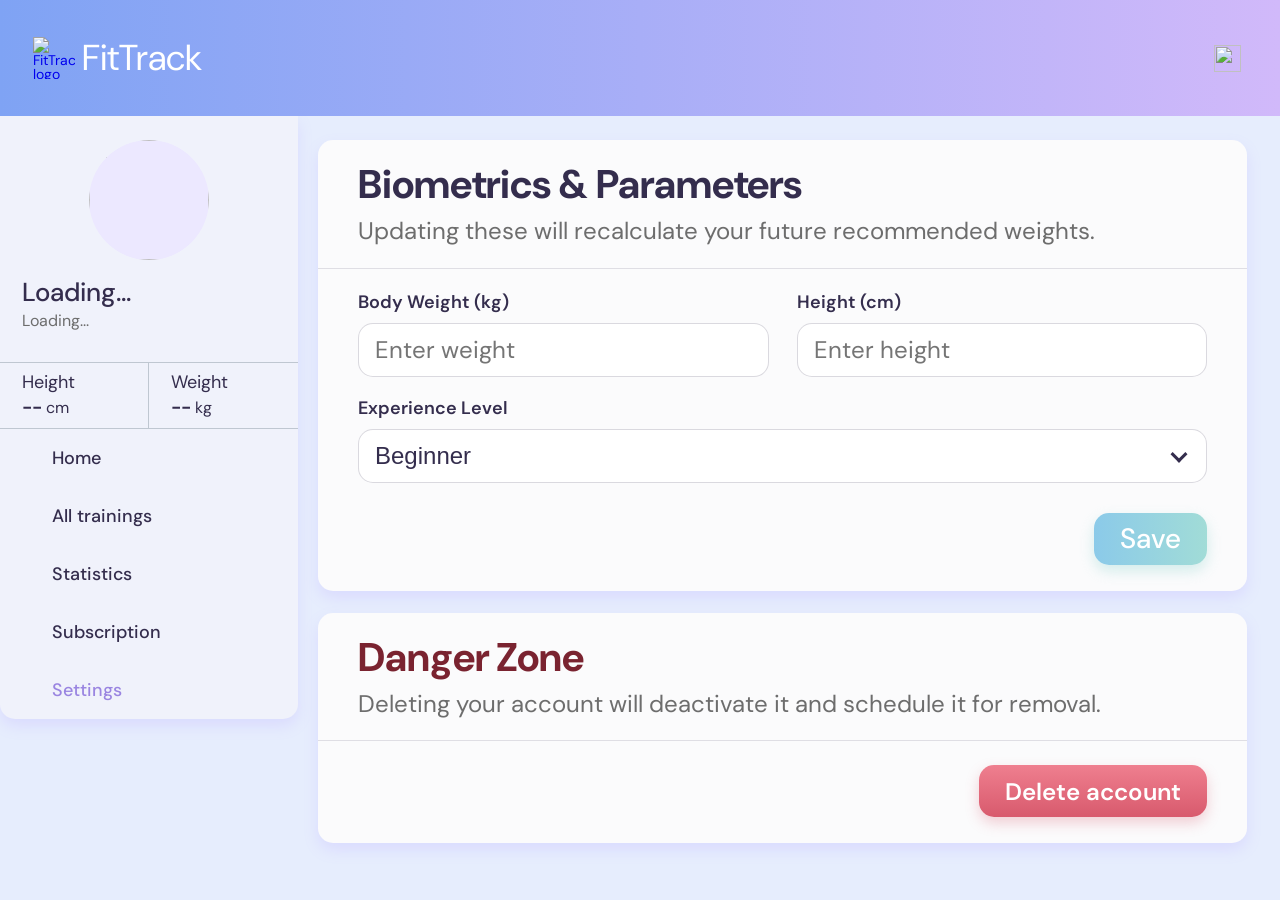
==== commit 81ca593d: "Update settings.html" ====
--- a/settings.html
+++ b/settings.html
@@ -176,55 +176,6 @@
                               </div>
                            </div>
                         </div>
-                        <div class="settings-form__row">
-                           <div class="settings-form__field">
-                              <label class="settings-form__label">Training Days</label>
-
-                              <div class="settings-days" id="trainingDaysGroup">
-                                 <label class="settings-days__item">
-                                    <input class="settings-days__input" type="checkbox" name="trainingDays"
-                                       value="Monday">
-                                    <span class="settings-days__box">Mon</span>
-                                 </label>
-
-                                 <label class="settings-days__item">
-                                    <input class="settings-days__input" type="checkbox" name="trainingDays"
-                                       value="Tuesday">
-                                    <span class="settings-days__box">Tue</span>
-                                 </label>
-
-                                 <label class="settings-days__item">
-                                    <input class="settings-days__input" type="checkbox" name="trainingDays"
-                                       value="Wednesday">
-                                    <span class="settings-days__box">Wed</span>
-                                 </label>
-
-                                 <label class="settings-days__item">
-                                    <input class="settings-days__input" type="checkbox" name="trainingDays"
-                                       value="Thursday">
-                                    <span class="settings-days__box">Thu</span>
-                                 </label>
-
-                                 <label class="settings-days__item">
-                                    <input class="settings-days__input" type="checkbox" name="trainingDays"
-                                       value="Friday">
-                                    <span class="settings-days__box">Fri</span>
-                                 </label>
-
-                                 <label class="settings-days__item">
-                                    <input class="settings-days__input" type="checkbox" name="trainingDays"
-                                       value="Saturday">
-                                    <span class="settings-days__box">Sat</span>
-                                 </label>
-
-                                 <label class="settings-days__item">
-                                    <input class="settings-days__input" type="checkbox" name="trainingDays"
-                                       value="Sunday">
-                                    <span class="settings-days__box">Sun</span>
-                                 </label>
-                              </div>
-                           </div>
-                        </div>
 
                         <div class="settings-form__actions">
                            <button class="settings-form__button" id="saveBiometricsButton" type="submit">
--- a/css/app.css
+++ b/css/app.css
@@ -3001,84 +3001,6 @@
           box-shadow: none;
 }
 
-.settings-days {
-  display: -ms-grid;
-  display: grid;
-  -ms-grid-columns: minmax(0, 1fr) 16px minmax(0, 1fr) 16px minmax(0, 1fr) 16px minmax(0, 1fr);
-  grid-template-columns: repeat(4, minmax(0, 1fr));
-  gap: 16px;
-}
-
-.settings-days__item {
-  display: block;
-  cursor: pointer;
-}
-
-.settings-days__input {
-  position: absolute;
-  opacity: 0;
-  pointer-events: none;
-}
-
-.settings-days__box {
-  min-height: 84px;
-  border: 2px solid #b7b0c1;
-  border-radius: 20px;
-  display: -webkit-box;
-  display: -ms-flexbox;
-  display: flex;
-  -webkit-box-align: center;
-      -ms-flex-align: center;
-          align-items: center;
-  -webkit-box-pack: center;
-      -ms-flex-pack: center;
-          justify-content: center;
-  font-size: 28px;
-  font-weight: 600;
-  color: #9d98ac;
-  background: #fff;
-  -webkit-transition: all 0.2s ease;
-  transition: all 0.2s ease;
-  -webkit-user-select: none;
-     -moz-user-select: none;
-      -ms-user-select: none;
-          user-select: none;
-}
-
-.settings-days__input:checked + .settings-days__box {
-  border-color: #9b87ff;
-  background: #ece8ff;
-  color: #7a63d6;
-}
-
-.settings-days__item:hover .settings-days__box {
-  border-color: #9b87ff;
-}
-
-@media (max-width: 1200px) {
-  .settings-days__box {
-    min-height: 72px;
-    font-size: 24px;
-  }
-}
-@media (max-width: 992px) {
-  .settings-days {
-    -ms-grid-columns: (minmax(0, 1fr))[3];
-    grid-template-columns: repeat(3, minmax(0, 1fr));
-  }
-}
-@media (max-width: 768px) {
-  .settings-days {
-    -ms-grid-columns: minmax(0, 1fr) 12px minmax(0, 1fr);
-    grid-template-columns: repeat(2, minmax(0, 1fr));
-    gap: 12px;
-  }
-  .settings-days__box {
-    min-height: 64px;
-    font-size: 20px;
-    border-radius: 16px;
-  }
-}
 .settings-danger {
   padding: 24px 40px 26px;
   display: -webkit-box;
